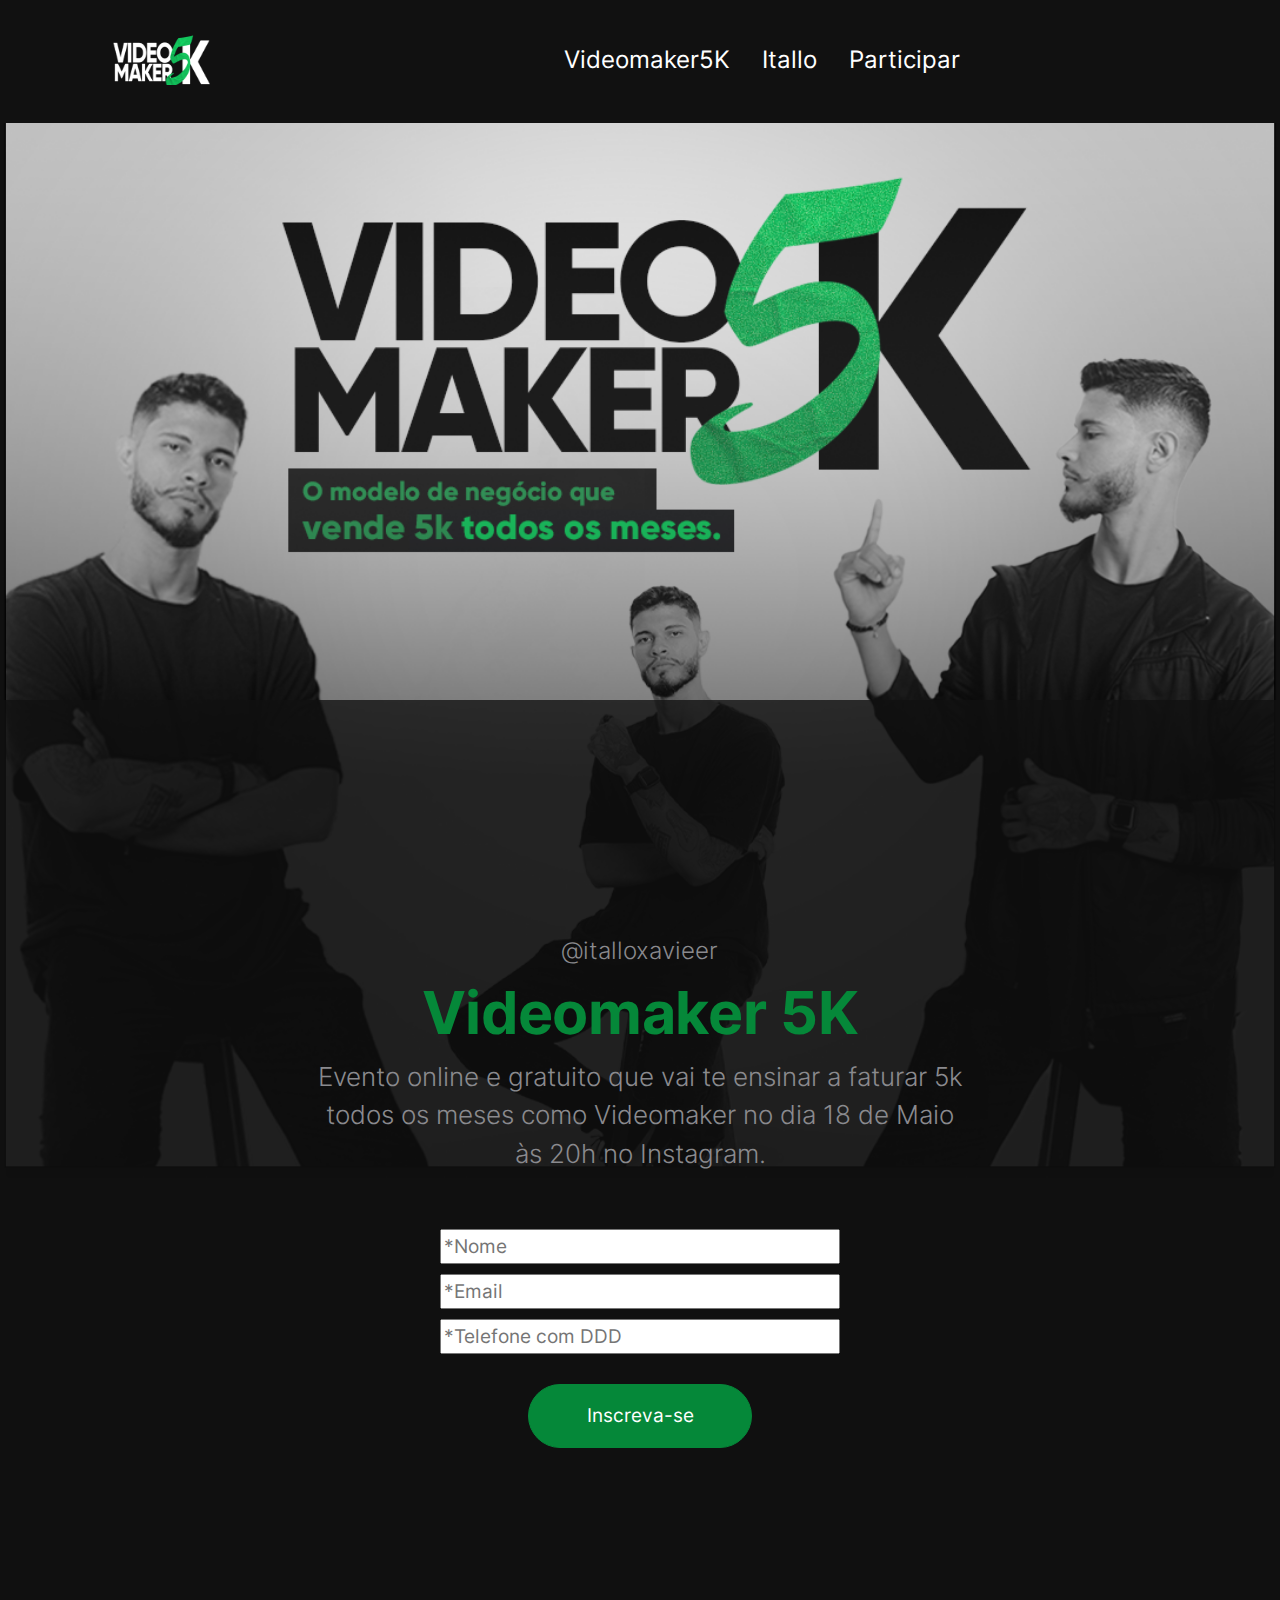
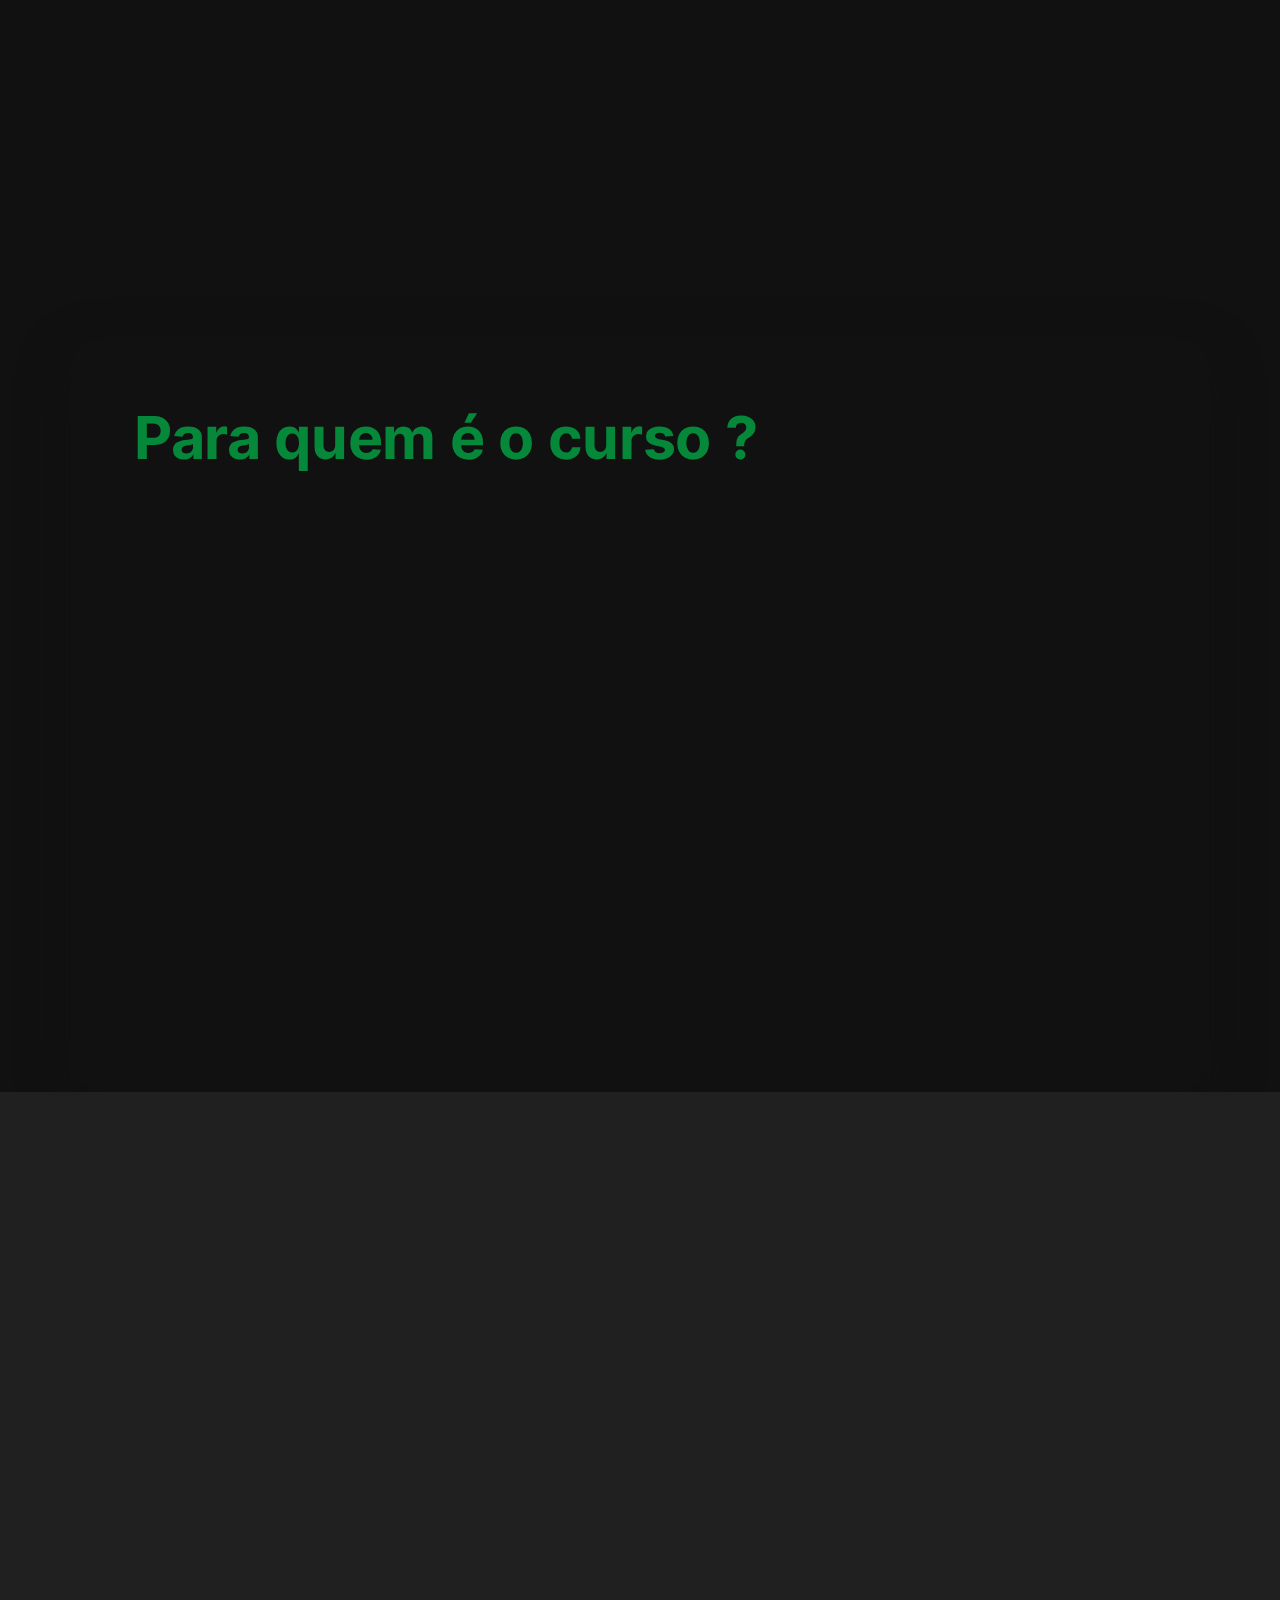
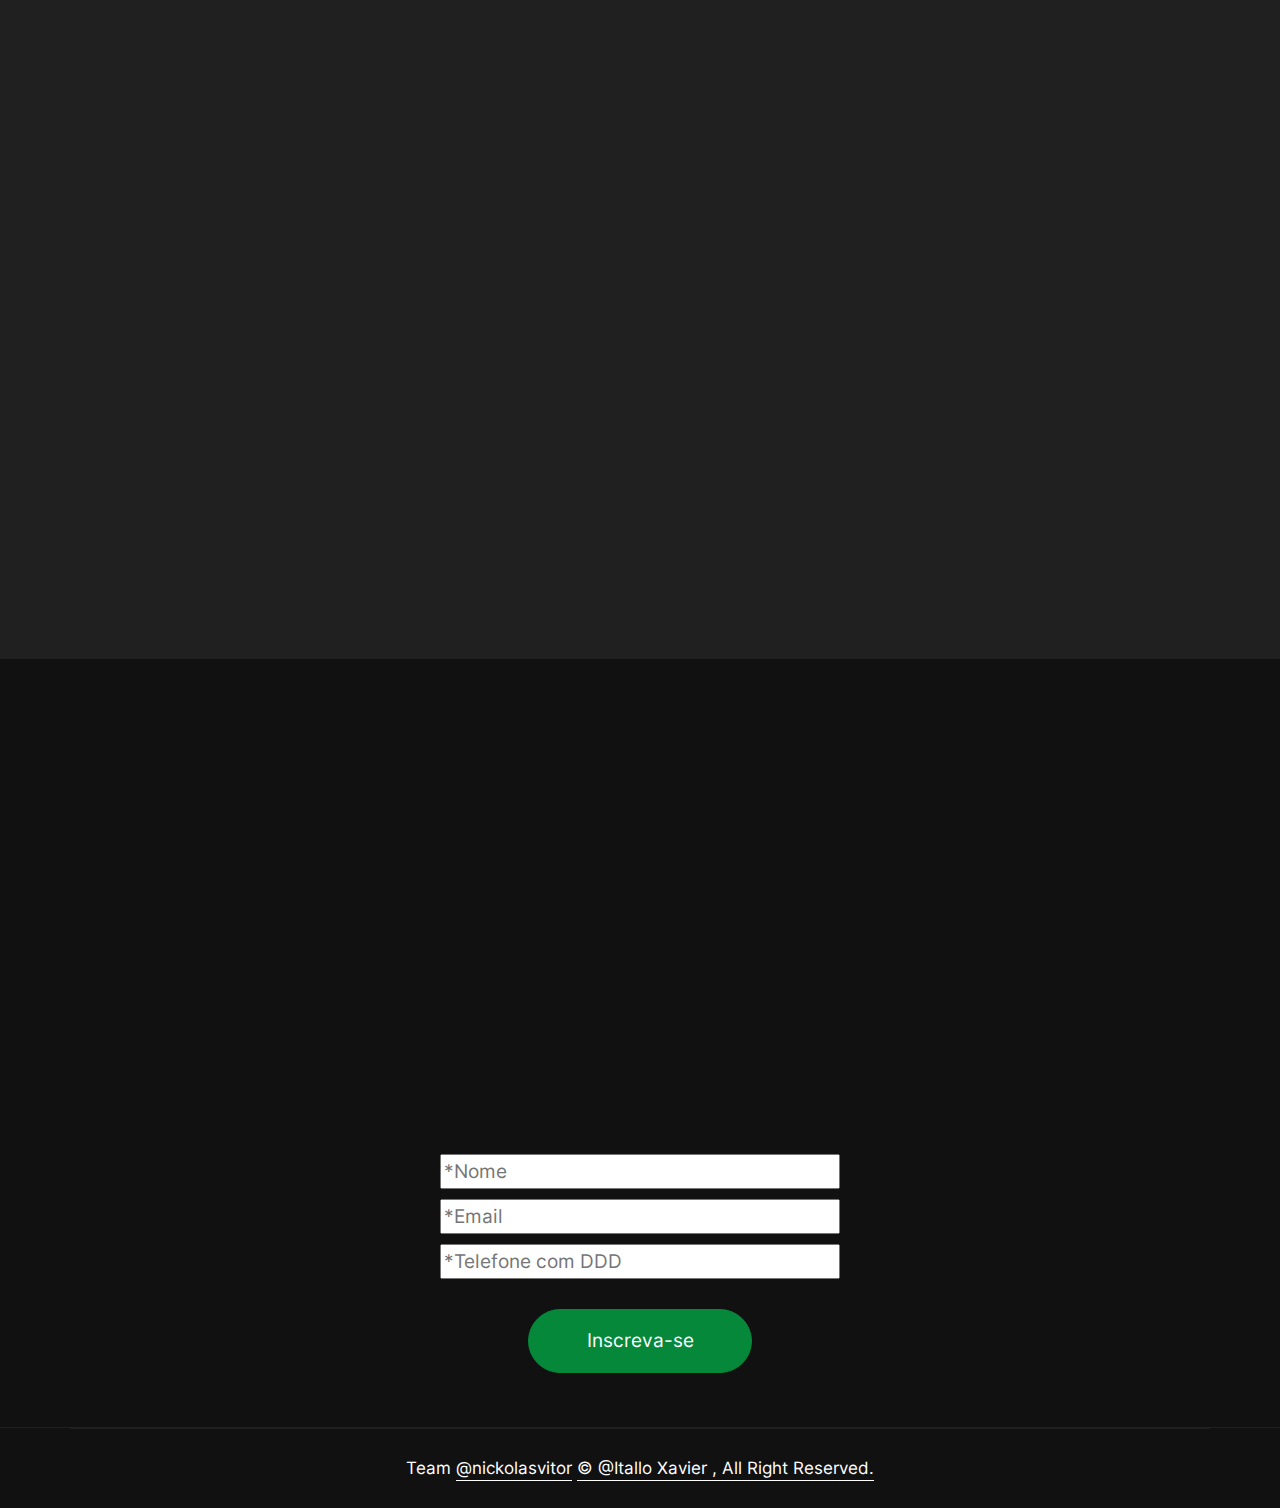
==== index.html @ e4b1610a "ajustando landing" ====
<!doctype html>
<html class="h-100" lang="en">

<head>
  <meta charset="utf-8">
  <meta name="viewport" content="width=device-width,initial-scale=1,shrink-to-fit=no">
  <meta name="description" content="A well made and handcrafted Bootstrap 5 template">
  <link rel="apple-touch-icon" sizes="180x180" href="img/apple-touch-icon.png">
  <link rel="icon" type="image/png" sizes="32x32" href="img/favicon-32x32.png">
  <link rel="icon" type="image/png" sizes="16x16" href="img/favicon-16x16.png">
  <link rel="icon" type="image/png" sizes="96x96" href="img/favicon.png">
  <meta name="author" content="Holger Koenemann">
  <meta name="generator" content="Eleventy v2.0.0">
  <meta name="HandheldFriendly" content="true">
  <title>Videomaker 5K</title>
  <link rel="stylesheet" href="css/style.css">
  <link rel="stylesheet" href="css/theme.min.css">

  <style>
    /* inter-300 - latin */
    @font-face {
      font-family: 'Inter';
      font-style: normal;
      font-weight: 300;
      font-display: swap;
      src: local(''),
        url('fonts/inter-v12-latin-300.woff2') format('woff2'),
        /* Chrome 26+, Opera 23+, Firefox 39+ */
        url('fonts/inter-v12-latin-300.woff') format('woff');
      /* Chrome 6+, Firefox 3.6+, IE 9+, Safari 5.1+ */
    }

    /* inter-400 - latin */
    @font-face {
      font-family: 'Inter';
      font-style: normal;
      font-weight: 400;
      font-display: swap;
      src: local(''),
        url('fonts/inter-v12-latin-regular.woff2') format('woff2'),
        /* Chrome 26+, Opera 23+, Firefox 39+ */
        url('fonts/inter-v12-latin-regular.woff') format('woff');
      /* Chrome 6+, Firefox 3.6+, IE 9+, Safari 5.1+ */
    }

    @font-face {
      font-family: 'Inter';
      font-style: normal;
      font-weight: 500;
      font-display: swap;
      src: local(''),
        url('fonts/inter-v12-latin-500.woff2') format('woff2'),
        /* Chrome 26+, Opera 23+, Firefox 39+ */
        url('fonts/inter-v12-latin-500.woff') format('woff');
      /* Chrome 6+, Firefox 3.6+, IE 9+, Safari 5.1+ */
    }

    @font-face {
      font-family: 'Inter';
      font-style: normal;
      font-weight: 700;
      font-display: swap;
      src: local(''),
        url('fonts/inter-v12-latin-700.woff2') format('woff2'),
        /* Chrome 26+, Opera 23+, Firefox 39+ */
        url('fonts/inter-v12-latin-700.woff') format('woff');
      /* Chrome 6+, Firefox 3.6+, IE 9+, Safari 5.1+ */
    }
    .p-5 {
      padding: 2.3rem !important;
  } 
  </style>


</head>

<body class="bg-black text-white mt-0" data-bs-spy="scroll" data-bs-target="#navScroll">

  <div class="navegadora">
  <nav id="navScroll" class="navbar navbar-dark bg-black fixed-top px-vw-5" tabindex="0">
    <div class="container">
      <a class="navbar-brand pe-md-4 fs-4 col-12 col-md-auto text-center" href="index.html">
        <img style="transform: translate(0px, -1px);width: 127px;height: 50px;" src="/content/logobranca.png" alt="">
        <span class="ms-md-1 mt-1 fw-bolder me-md-5"></span>
      </a>

      <ul class="navbar-nav mx-auto mb-2 mb-lg-0 list-group list-group-horizontal">
        <li class="nav-item">
          <a class="nav-link fs-5" href="#manual" aria-label="Homepage">
            Videomaker5K
          </a>
        </li>
        <li class="nav-item">
          <a class="nav-link fs-5" href="#itallo" aria-label="A sample content page">
            Itallo
          </a>
        </li>
        <li class="nav-item">
          <a class="nav-link fs-5" href="#form" aria-label="A system message page">
            Participar
          </a>
        </li>

      </ul>
    
    </div>
  </nav>
</div>

  <main>
    <div style="display: block;">
      
        <img class="foto-perfil" src="/content/VMKR5Kss-XAVIER 1 (1).png" alt="">
      
    
    <div class="inicio w-100 overflow-hidden position-absolute  text-white" >
      <div class="position-absolute w-100 h-100 bg-black opacity-75 top-0 start-0"></div>
      <div class="container py-vh-4 position-relative mt-5 px-vw-5 text-center">
        <div class="row d-flex align-items-center justify-content-center py-vh-5">
          <div class="col-12 col-xl-10">
            <a href="https://www.instagram.com/italloxavieer/" class=" no-underline link-fancy-light" target="_blank"><span class="h5 no-underline  text-secondary fw-lighter">@italloxavieer</span></a>
            <h1 class="display-huge green-font titulo mt-3 mb-3 lh-1">Videomaker 5K</h1>
          </div>
          <div class="col-12 col-xl-8">
            <p class="lead text-secondary">Evento online e gratuito que vai te ensinar a faturar 5k todos os meses como Videomaker no dia 18 de Maio às 20h  no Instagram. </p>
          </div>
          
          <div class="col-12 text-center">
            <form id="form" action="https://formsubmit.co/itallocox@gmail.com" method="POST">
              <div class="centralizar-1">
          
                  <div class="input-forms-div">
                      <input class="input-form" type="text" name="name" placeholder="*Nome" required>
                      
                  </div>
                  <div class="input-forms-div">
                      <input class="input-form" name="email" type="email" placeholder="*Email" required>
                      
                  </div>
                  <div class="input-forms-div">
                      <input type="hidden" name="_captcha" value="false">
                      <input type="hidden" name="_next" value="https://itallo.vercel.app/confirmar.html">
                    <input class="input-form"  name = "message" type="text" placeholder="*Telefone com DDD" required>
                      
                  </div>
              </div>
              <div class="centralizar">
                  <button type="submit" href="" class="btn btn-xl btn-light">Inscreva-se</button>
                  
              </div>
          </form>
          </div>
        </div>
      </div>
      
    </div>
  </div>



  <div class="row correcao d-flex align-items-center">
    
  </div>
    <div class="bg-black  py-vh-3">
      
      
      <div class=" correcao container bg-black px-vw-5 py-vh-3 rounded-5 shadow">

        <div class="col-12 col-xl-10">
          <h2 style="margin-bottom: 50px !important;" class=" green-font display-huge mt-3 mb-3 lh-1">Para quem é o curso ? </h2>
        </div>

        <div class="row gx-5">
          <div class="col-12 col-md-6">
            <div class="card bg-transparent mb-5" data-aos="zoom-in-up">
              <div class="bg-dark shadow rounded-5 p-0">
          
                <div class="p-5">
                  <h2 class="fw-lighter">Videomakers que </h2>
                  <p class="pb-4 text-secondary">Buscam estabilidade financeira </p>
                </div>
              </div>
            </div>

            <div class="card bg-transparent mb-5" data-aos="zoom-in-up">
              <div class="bg-dark shadow rounded-5 p-0">
                
                <div class="p-5">
                  <h2 class="fw-lighter">Videomakers que </h2>
                  <p class="pb-4 text-secondary">Querem ter um modelo de negócio recorrente.</p>

                </div>
              </div>
            </div>
          </div>
          <div class="col-12 col-md-6">
            
  
            <div class="card bg-transparent mb-5" data-aos="zoom-in-up">
              <div class="bg-dark shadow rounded-5 p-0">
                
                <div class="p-5">
                  <h2 class="fw-lighter">Videomakers que </h2>
                  <p class="pb-4 text-secondary">Querem aprender marketing.</p>
                  
                </div>
              </div>
            </div>

            <div class="card bg-transparent mb-5" data-aos="zoom-in-up">
              <div class="bg-dark shadow rounded-5 p-0">
               
                <div class="p-5">
                  <h2 class="fw-lighter">Videomakers que </h2>
                  <p class="pb-4 text-secondary">Deseja parar de depender de freela ou indicação pra vender o seu trabalho.</p>
                 
                </div>
              </div>
            </div>
          
        </div>

      </div>

    </div>
    <div class="bg-dark position-relative">
      <div class="container px-vw-5 py-vh-5">
        <div class="row d-flex align-items-center">

          <div class="col-12 col-lg-7">
            <img class="img-fluid rounded-5 mb-n5 shadow" src="/content/itallocamisapreta2.JPG" width="512" height="512"
              alt="a nice person" loading="lazy" data-aos="zoom-in-right">
            <img class="img-fluid rounded-5 ms-5 mb-n5 shadow" src="/content/VMKR5K - PNG BRANCO.png" width="512" height="512"
              alt="another nice person" loading="lazy" data-aos="zoom-in-up">
          </div>
          <div id="itallo" class="col-12 col-lg-5 bg-dark rounded-5 py-5" data-aos="fade">
            <span class="h5 text-secondary fw-lighter">Seu professor :</span>
            <h3 class="h5 text-secondary fw-lighter">Itallo Xavier, 23 Anos, Videomaker especialista na produção de conteúdos atua há 5 anos no mercado de audiovisual em Recife utilizando vídeos com estratégias para alcançar seu objetivos, ou como ele mesmo gosta de chamar, Videomarketing. </h3>
          </div>
        </div>
      </div>
    </div>

    <div class="bg-black">
      <div class="container px-vw-5 py-vh-5">
        <div class="row d-flex align-items-center">
          <div class="col-12 col-lg-5 text-center text-lg-end" data-aos="zoom-in-right">
            <span class="h5 text-secondary fw-lighter">Eu quero te ajudar</span>
            <h3 class="display-4 green-font">Inscreva-se no formulário abaixo</h3>
          </div>
       
        </div>
      </div>

    </div>

     <form id="form" action="https://formsubmit.co/itallocox@gmail.com" method="POST">
                <div class="centralizar-1">
            
                    <div class="input-forms-div">
                        <input class="input-form" type="text" name="name" placeholder="*Nome" required>
                        
                    </div>
                    <div class="input-forms-div">
                        <input class="input-form" name="email" type="email" placeholder="*Email" required>
                        
                    </div>
                    <div class="input-forms-div">
                        <input type="hidden" name="_captcha" value="false">
                        <input type="hidden" name="_next" value="https://itallo.vercel.app/confirmar.html">
                      <input class="input-form"  name = "message" type="text" placeholder="*Telefone com DDD" required>
                        
                    </div>
                </div>
                <div class="centralizar">
                    <button type="submit" href="" class="btn btn-xl btn-light">Inscreva-se</button>
                    
                </div>
            </form>
      
    
    </div>
    

  </main>

  <footer class="bg-black border-top border-dark">
    
    <div class="container text-center small py-vh-2 border-top border-dark">Team
      <a href="https://www.instagram.com/nickolasvitor/" class="link-fancy link-fancy-light" target="_blank">@nickolasvitor</a>
      <a href="https://www.instagram.com/italloxavieer/" class="link-fancy link-fancy-light" target="_blank">  © @Itallo Xavier , All Right Reserved.</a>
    </div>
  </footer>








  <script src="js/bootstrap.bundle.min.js"></script>
  <script src="js/aos.js"></script>
  <script>
    AOS.init({
      duration: 800, // values from 0 to 3000, with step 50ms
    });
  </script>
  <script>
    let scrollpos = window.scrollY;
    const header = document.querySelector(".navbar");
    const header_height = header.offsetHeight;

    const add_class_on_scroll = () => header.classList.add("scrolled", "shadow-sm");
    const remove_class_on_scroll = () => header.classList.remove("scrolled", "shadow-sm");

    window.addEventListener('scroll', function () {
      scrollpos = window.scrollY;

      if (scrollpos >= header_height) { add_class_on_scroll(); }
      else { remove_class_on_scroll(); }

      console.log(scrollpos);
    })
  </script>

</body>

</html>
---- css/style.css ----
.inicio{
    z-index: 1;
    top: 0;
    left: 0;
    right: 0;
    bottom: 0;
    background: rgb(0,0,0,0.1) !important;
    position: absolute !important;
    margin-top: 0px;
    padding-top: 0px;
    min-height: 700px;
    transform: translate(0px,700px);
}

@media(max-width:765px) {
    .py-vh-5 {
        padding-top: 4vh !important;
        padding-bottom: 12vh;
    }
    .inicio{
        z-index: 1;
        top: 0;
        left: 0;
        right: 0;
        bottom: 0;
        background: rgb(0,0,0,0.1) !important;
        position: absolute !important;
        margin-top: 0px;
        padding-top: 0px;
        min-height: 700px;
        transform: translate(0px,0px);
    }
}
.foto-perfil{
    width: 100%;
    z-index: 0;
    margin-top: 0px;
}
.navegadora{
    display: flex;
}

@media(max-width:765px) {
    .foto-perfil{
        width: 100%;
        margin-top: 149px;
        margin-bottom: 80px;
        object-fit: cover;
    }
    .titulo{
        margin-top: 100px;
       
    }
    .inicio{
        margin-top: 100px;
        padding-top: 65px;
    }
    .fixed-top {
        position: relative !important;
        top: 0;
        right: 0;
        left: 0;
        z-index: 1030;
    }
    .navbar>.container{
        padding-right: 96px;
    }
}
.fixed-top {
    position: fixed!important;
    top: 0;
    right: 0;
    left: 0;
    z-index: 1030;
}
.navbar>.container{
    padding-right: 0px;
}

.no-underline{
    text-decoration: none !important;
}

.green-font{
    color:#058839;

}

.white-font{
    color:#ffffff  !important;
    text-align: center;
}
.btn {
    --bs-btn-padding-x: 0.75rem;
    --bs-btn-padding-y: 0.375rem;
    --bs-btn-font-size: 1.2rem;
    --bs-btn-font-weight: 400;
    --bs-btn-line-height: 1.5;
    --bs-btn-color: #202020;
    --bs-btn-bg: transparent;
    --bs-btn-border-width: 1px;
    --bs-btn-border-color: transparent;
    --bs-btn-border-radius: 99rem;
    --bs-btn-hover-border-color: transparent;
    --bs-btn-box-shadow: inset 0 1px 0 rgba(255, 255, 255, 0.15),0 1px 1px rgba(17, 17, 17, 0.075);
    --bs-btn-disabled-opacity: 0.65;
    --bs-btn-focus-box-shadow: 0 0 0 0.25rem rgba(var(--bs-btn-focus-shadow-rgb), .5);
    display: inline-block;
    padding: var(--bs-btn-padding-y) var(--bs-btn-padding-x);
    font-family: var(--bs-btn-font-family);
    font-size: var(--bs-btn-font-size);
    font-weight: var(--bs-btn-font-weight);
    line-height: var(--bs-btn-line-height);
    color: #ffffff I !important;
    text-align: center;
    text-decoration: none;
    vertical-align: middle;
    cursor: pointer;
    user-select: none;
    border: var(--bs-btn-border-width) solid #058839 !important;
    border-radius: var(--bs-btn-border-radius);
    background-color:#058839 !important;
    transition: color .15s ease-in-out,background-color .15s ease-in-out,border-color .15s ease-in-out,box-shadow .15s ease-in-out;
}
.btn-light {
    --bs-btn-color:#ffffff !important;
}
.correcao{
    margin-top:100px !important;
}
@media(width>700px) {
    .correcao{
        margin-top:350px !important;
    }
}

.input-form {
    width: 400px;
    margin-top: 10px;
    height: 35px;
}
@media (max-width:700px){
    .input-form {
        width: 300px;
        margin-top: 10px;
        height: 40px;
    }
}
.submit-button{
    text-decoration: none;
    float: left;
    z-index: 7;
    color: #ffffff;
    background: #0aa546;
    border: 0px;
    font-size: 16px;
    text-align: center;
    height: 55px;
    width: 199.281px;
    left: 85.3672px;
    border-radius: 3px;
}

.centralizar{
    display: flex;
    justify-content: center;
    margin-top: 30px;
    margin-bottom: 0px;
    padding-bottom: 0px;
}
.centralizar-1{
    display: flex;
    justify-content: center;
    margin-top: 30px;
    flex-direction: column;
    align-items: center;
}

.centro{
    display: flex;
    flex-direction: column;
    align-items: center;
}
@media (max-width:700px){
.identidade{
width: 100%;
}}
.py-vh-5 {
    padding-top: 10vh;
    padding-bottom: 12vh;
}
---- css/theme.min.css ----
/*!
   * Bootstrap  v5.2.1 (https://getbootstrap.com/)
   * Copyright 2011-2022 The Bootstrap Authors
   * Copyright 2011-2022 Twitter, Inc.
   * Licensed under MIT (https://github.com/twbs/bootstrap/blob/main/LICENSE)
   */:root{--bs-blue:#1717e5;--bs-indigo:#6610f2;--bs-purple:#6f42c1;--bs-pink:#d63384;--bs-red:#dc3545;--bs-orange:#fd7e14;--bs-yellow:#ffc107;--bs-green:#198754;--bs-teal:#20c997;--bs-cyan:#0dcaf0;--bs-white:#fff;--bs-gray:#8a8a8e;--bs-gray-dark:#343a40;--bs-gray-100:#f8f9fa;--bs-gray-200:#e9ecef;--bs-gray-300:#dee2e6;--bs-gray-400:#ced4da;--bs-gray-500:#adb5bd;--bs-gray-600:#8a8a8e;--bs-gray-700:#495057;--bs-gray-800:#343a40;--bs-gray-900:#202020;--bs-primary:#1717e5;--bs-secondary:#8a8a8e;--bs-success:#198754;--bs-info:#0dcaf0;--bs-warning:#ffc107;--bs-danger:#dc3545;--bs-light:#f8f9fa;--bs-dark:#202020;--bs-primary-rgb:23,23,229;--bs-secondary-rgb:138,138,142;--bs-success-rgb:25,135,84;--bs-info-rgb:13,202,240;--bs-warning-rgb:255,193,7;--bs-danger-rgb:220,53,69;--bs-light-rgb:248,249,250;--bs-dark-rgb:32,32,32;--bs-white-rgb:255,255,255;--bs-black-rgb:17,17,17;--bs-body-color-rgb:32,32,32;--bs-body-bg-rgb:255,255,255;--bs-font-sans-serif:"Inter",system-ui,-apple-system,"Segoe UI",Roboto,"Helvetica Neue",Arial,"Noto Sans",sans-serif,"Apple Color Emoji","Segoe UI Emoji","Segoe UI Symbol","Noto Color Emoji";--bs-font-monospace:SFMono-Regular,Menlo,Monaco,Consolas,"Liberation Mono","Courier New",monospace;--bs-gradient:linear-gradient(180deg, rgba(255, 255, 255, 0.15), rgba(255, 255, 255, 0));--bs-body-font-family:var(--bs-font-sans-serif);--bs-body-font-size:1.2rem;--bs-body-font-weight:400;--bs-body-line-height:1.5;--bs-body-color:#202020;--bs-body-bg:#fff;--bs-border-width:1px;--bs-border-style:solid;--bs-border-color:#dee2e6;--bs-border-color-translucent:rgba(17, 17, 17, 0.175);--bs-border-radius:0.375rem;--bs-border-radius-sm:0.25rem;--bs-border-radius-lg:0.5rem;--bs-border-radius-xl:1rem;--bs-border-radius-2xl:2rem;--bs-border-radius-pill:50rem;--bs-link-color:#1717e5;--bs-link-hover-color:#1212b7;--bs-code-color:#d63384;--bs-highlight-bg:#fff3cd}*,::after,::before{box-sizing:border-box}@media (prefers-reduced-motion:no-preference){:root{scroll-behavior:smooth}}body{margin:0;font-family:var(--bs-body-font-family);font-size:var(--bs-body-font-size);font-weight:var(--bs-body-font-weight);line-height:var(--bs-body-line-height);color:var(--bs-body-color);text-align:var(--bs-body-text-align);background-color:var(--bs-body-bg);-webkit-text-size-adjust:100%;-webkit-tap-highlight-color:rgba(17,17,17,0)}.h1,.h2,.h3,.h4,.h5,.h6,h1,h2,h3,h4,h5,h6{margin-top:0;margin-bottom:.5rem;font-weight:500;line-height:1.2}.h1,h1{font-size:calc(1.425rem + 2.1vw)}@media (min-width:1200px){.h1,h1{font-size:3rem}}.h2,h2{font-size:calc(1.365rem + 1.38vw)}@media (min-width:1200px){.h2,h2{font-size:2.4rem}}.h3,h3{font-size:calc(1.335rem + 1.02vw)}@media (min-width:1200px){.h3,h3{font-size:2.1rem}}.h4,h4{font-size:calc(1.305rem + .66vw)}@media (min-width:1200px){.h4,h4{font-size:1.8rem}}.h5,h5{font-size:calc(1.275rem + .3vw)}@media (min-width:1200px){.h5,h5{font-size:1.5rem}}.h6,h6{font-size:1.2rem}p{margin-top:0;margin-bottom:1rem}address{margin-bottom:1rem;font-style:normal;line-height:inherit}ul{padding-left:2rem}ul{margin-top:0;margin-bottom:1rem}ul ul{margin-bottom:0}strong{font-weight:bolder}.small,small{font-size:.875em}a{color:var(--bs-link-color);text-decoration:underline}a:hover{color:var(--bs-link-hover-color)}a:not([href]):not([class]),a:not([href]):not([class]):hover{color:inherit;text-decoration:none}img,svg{vertical-align:middle}label{display:inline-block}button{border-radius:0}button:focus:not(:focus-visible){outline:0}button,input{margin:0;font-family:inherit;font-size:inherit;line-height:inherit}button{text-transform:none}[type=button],[type=submit],button{-webkit-appearance:button}[type=button]:not(:disabled),[type=submit]:not(:disabled),button:not(:disabled){cursor:pointer}::-moz-focus-inner{padding:0;border-style:none}::-webkit-datetime-edit-day-field,::-webkit-datetime-edit-fields-wrapper,::-webkit-datetime-edit-hour-field,::-webkit-datetime-edit-minute,::-webkit-datetime-edit-month-field,::-webkit-datetime-edit-text,::-webkit-datetime-edit-year-field{padding:0}::-webkit-inner-spin-button{height:auto}::-webkit-search-decoration{-webkit-appearance:none}::-webkit-color-swatch-wrapper{padding:0}::file-selector-button{font:inherit;-webkit-appearance:button}.lead{font-size:calc(1.2846rem + .4152vw);font-weight:300}@media (min-width:1200px){.lead{font-size:1.596rem}}.display-1{font-size:calc(1.625rem + 4.5vw);font-weight:300;line-height:1.2}@media (min-width:1200px){.display-1{font-size:5rem}}.display-4{font-size:calc(1.475rem + 2.7vw);font-weight:300;line-height:1.2}@media (min-width:1200px){.display-4{font-size:3.5rem}}.img-fluid{max-width:100%;height:auto}.container,.container-fluid{--bs-gutter-x:4vw;--bs-gutter-y:0;width:100%;padding-right:calc(var(--bs-gutter-x) * .5);padding-left:calc(var(--bs-gutter-x) * .5);margin-right:auto;margin-left:auto}@media (min-width:576px){.container{max-width:540px}}@media (min-width:768px){.container{max-width:720px}}@media (min-width:992px){.container{max-width:960px}}@media (min-width:1200px){.container{max-width:1140px}}@media (min-width:1680px){.container{max-width:1600px}}.row{--bs-gutter-x:4vw;--bs-gutter-y:0;display:flex;flex-wrap:wrap;margin-top:calc(-1 * var(--bs-gutter-y));margin-right:calc(-.5 * var(--bs-gutter-x));margin-left:calc(-.5 * var(--bs-gutter-x))}.row>*{flex-shrink:0;width:100%;max-width:100%;padding-right:calc(var(--bs-gutter-x) * .5);padding-left:calc(var(--bs-gutter-x) * .5);margin-top:var(--bs-gutter-y)}.col{flex:1 0 0%}.col-5{flex:0 0 auto;width:41.66667%}.col-6{flex:0 0 auto;width:50%}.col-12{flex:0 0 auto;width:100%}.offset-1{margin-left:8.33333%}.g-5,.gx-5{--bs-gutter-x:3rem}.g-5{--bs-gutter-y:3rem}@media (min-width:768px){.col-md-auto{flex:0 0 auto;width:auto}.col-md-5{flex:0 0 auto;width:41.66667%}.col-md-6{flex:0 0 auto;width:50%}.col-md-7{flex:0 0 auto;width:58.33333%}}@media (min-width:992px){.col-lg-3{flex:0 0 auto;width:25%}.col-lg-4{flex:0 0 auto;width:33.33333%}.col-lg-5{flex:0 0 auto;width:41.66667%}.col-lg-6{flex:0 0 auto;width:50%}.col-lg-7{flex:0 0 auto;width:58.33333%}.col-lg-10{flex:0 0 auto;width:83.33333%}.offset-lg-1{margin-left:8.33333%}}@media (min-width:1200px){.col-xl-5{flex:0 0 auto;width:41.66667%}.col-xl-7{flex:0 0 auto;width:58.33333%}.col-xl-8{flex:0 0 auto;width:66.66667%}.col-xl-9{flex:0 0 auto;width:75%}.col-xl-10{flex:0 0 auto;width:83.33333%}}.form-label{margin-bottom:.5rem}.form-text{margin-top:.25rem;font-size:.875em;color:#8a8a8e}.form-control{display:block;width:100%;padding:.375rem .75rem;font-size:1.2rem;font-weight:400;line-height:1.5;color:#202020;background-color:#fff;background-clip:padding-box;border:1px solid #ced4da;appearance:none;border-radius:.375rem;transition:border-color .15s ease-in-out,box-shadow .15s ease-in-out}@media (prefers-reduced-motion:reduce){.form-control{transition:none}}.form-control:focus{color:#202020;background-color:#fff;border-color:#8b8bf2;outline:0;box-shadow:0 0 0 .25rem rgba(23,23,229,.25)}.form-control::-webkit-date-and-time-value{height:1.5em}.form-control::placeholder{color:#8a8a8e;opacity:1}.form-control:disabled{background-color:#e9ecef;opacity:1}.form-control::file-selector-button{padding:.375rem .75rem;margin:-.375rem -.75rem;margin-inline-end:.75rem;color:#202020;background-color:#e9ecef;pointer-events:none;border-color:inherit;border-style:solid;border-width:0;border-inline-end-width:1px;border-radius:0;transition:color .15s ease-in-out,background-color .15s ease-in-out,border-color .15s ease-in-out,box-shadow .15s ease-in-out}@media (prefers-reduced-motion:reduce){.form-control::file-selector-button{transition:none}}.form-control:hover:not(:disabled):not([readonly])::file-selector-button{background-color:#dde0e3}.form-control-lg{min-height:calc(1.5em + 1rem + 2px);padding:.5rem 1rem;font-size:calc(1.275rem + .3vw);border-radius:.5rem}@media (min-width:1200px){.form-control-lg{font-size:1.5rem}}.form-control-lg::file-selector-button{padding:.5rem 1rem;margin:-.5rem -1rem;margin-inline-end:1rem}.form-check{display:block;min-height:1.8rem;padding-left:1.5em;margin-bottom:.125rem}.form-check .form-check-input{float:left;margin-left:-1.5em}.form-check-input{width:1em;height:1em;margin-top:.25em;vertical-align:top;background-color:#fff;background-repeat:no-repeat;background-position:center;background-size:contain;border:1px solid rgba(17,17,17,.25);appearance:none;print-color-adjust:exact}.form-check-input[type=checkbox]{border-radius:.25em}.form-check-input:active{filter:brightness(90%)}.form-check-input:focus{border-color:#8b8bf2;outline:0;box-shadow:0 0 0 .25rem rgba(23,23,229,.25)}.form-check-input:checked{background-color:#1717e5;border-color:#1717e5}.form-check-input:checked[type=checkbox]{background-image:url("data:image/svg+xml,%3csvg xmlns='http://www.w3.org/2000/svg' viewBox='0 0 20 20'%3e%3cpath fill='none' stroke='%23fff' stroke-linecap='round' stroke-linejoin='round' stroke-width='3' d='m6 10 3 3 6-6'/%3e%3c/svg%3e")}.form-check-input[type=checkbox]:indeterminate{background-color:#1717e5;border-color:#1717e5;background-image:url("data:image/svg+xml,%3csvg xmlns='http://www.w3.org/2000/svg' viewBox='0 0 20 20'%3e%3cpath fill='none' stroke='%23fff' stroke-linecap='round' stroke-linejoin='round' stroke-width='3' d='M6 10h8'/%3e%3c/svg%3e")}.form-check-input:disabled{pointer-events:none;filter:none;opacity:.5}.form-check-input:disabled~.form-check-label{cursor:default;opacity:.5}.btn{--bs-btn-padding-x:0.75rem;--bs-btn-padding-y:0.375rem;--bs-btn-font-size:1.2rem;--bs-btn-font-weight:400;--bs-btn-line-height:1.5;--bs-btn-color:#202020;--bs-btn-bg:transparent;--bs-btn-border-width:1px;--bs-btn-border-color:transparent;--bs-btn-border-radius:99rem;--bs-btn-hover-border-color:transparent;--bs-btn-box-shadow:inset 0 1px 0 rgba(255, 255, 255, 0.15),0 1px 1px rgba(17, 17, 17, 0.075);--bs-btn-disabled-opacity:0.65;--bs-btn-focus-box-shadow:0 0 0 0.25rem rgba(var(--bs-btn-focus-shadow-rgb), .5);display:inline-block;padding:var(--bs-btn-padding-y) var(--bs-btn-padding-x);font-family:var(--bs-btn-font-family);font-size:var(--bs-btn-font-size);font-weight:var(--bs-btn-font-weight);line-height:var(--bs-btn-line-height);color:var(--bs-btn-color);text-align:center;text-decoration:none;vertical-align:middle;cursor:pointer;user-select:none;border:var(--bs-btn-border-width) solid var(--bs-btn-border-color);border-radius:var(--bs-btn-border-radius);background-color:var(--bs-btn-bg);transition:color .15s ease-in-out,background-color .15s ease-in-out,border-color .15s ease-in-out,box-shadow .15s ease-in-out}@media (prefers-reduced-motion:reduce){.btn{transition:none}}.btn:first-child:hover,:not(.btn-check)+.btn:hover{color:var(--bs-btn-hover-color);background-color:var(--bs-btn-hover-bg);border-color:var(--bs-btn-hover-border-color)}.btn:focus-visible{color:var(--bs-btn-hover-color);background-color:var(--bs-btn-hover-bg);border-color:var(--bs-btn-hover-border-color);outline:0;box-shadow:var(--bs-btn-focus-box-shadow)}.btn.active,.btn.show,.btn:first-child:active,:not(.btn-check)+.btn:active{color:var(--bs-btn-active-color);background-color:var(--bs-btn-active-bg);border-color:var(--bs-btn-active-border-color)}.btn.active:focus-visible,.btn.show:focus-visible,.btn:first-child:active:focus-visible,:not(.btn-check)+.btn:active:focus-visible{box-shadow:var(--bs-btn-focus-box-shadow)}.btn:disabled{color:var(--bs-btn-disabled-color);pointer-events:none;background-color:var(--bs-btn-disabled-bg);border-color:var(--bs-btn-disabled-border-color);opacity:var(--bs-btn-disabled-opacity)}.btn-light{--bs-btn-color:#111;--bs-btn-bg:#f8f9fa;--bs-btn-border-color:#f8f9fa;--bs-btn-hover-color:#111;--bs-btn-hover-bg:#d3d4d5;--bs-btn-hover-border-color:#c6c7c8;--bs-btn-focus-shadow-rgb:213,214,215;--bs-btn-active-color:#111;--bs-btn-active-bg:#c6c7c8;--bs-btn-active-border-color:#babbbc;--bs-btn-active-shadow:inset 0 3px 5px rgba(17, 17, 17, 0.125);--bs-btn-disabled-color:#111;--bs-btn-disabled-bg:#f8f9fa;--bs-btn-disabled-border-color:#f8f9fa}.btn-outline-light{--bs-btn-color:#f8f9fa;--bs-btn-border-color:#f8f9fa;--bs-btn-hover-color:#111;--bs-btn-hover-bg:#f8f9fa;--bs-btn-hover-border-color:#f8f9fa;--bs-btn-focus-shadow-rgb:248,249,250;--bs-btn-active-color:#111;--bs-btn-active-bg:#f8f9fa;--bs-btn-active-border-color:#f8f9fa;--bs-btn-active-shadow:inset 0 3px 5px rgba(17, 17, 17, 0.125);--bs-btn-disabled-color:#f8f9fa;--bs-btn-disabled-bg:transparent;--bs-btn-disabled-border-color:#f8f9fa;--bs-gradient:none}.fade{transition:opacity .15s linear}@media (prefers-reduced-motion:reduce){.fade{transition:none}}.fade:not(.show){opacity:0}.collapse:not(.show){display:none}.collapsing{height:0;overflow:hidden;transition:height .35s ease}@media (prefers-reduced-motion:reduce){.collapsing{transition:none}}.nav{--bs-nav-link-padding-x:1rem;--bs-nav-link-padding-y:0.5rem;--bs-nav-link-color:var(--bs-link-color);--bs-nav-link-hover-color:var(--bs-link-hover-color);--bs-nav-link-disabled-color:#8a8a8e;display:flex;flex-wrap:wrap;padding-left:0;margin-bottom:0;list-style:none}.nav-link{display:block;padding:var(--bs-nav-link-padding-y) var(--bs-nav-link-padding-x);font-size:var(--bs-nav-link-font-size);font-weight:var(--bs-nav-link-font-weight);color:var(--bs-nav-link-color);text-decoration:none;transition:color .15s ease-in-out,background-color .15s ease-in-out,border-color .15s ease-in-out}@media (prefers-reduced-motion:reduce){.nav-link{transition:none}}.nav-link:focus,.nav-link:hover{color:var(--bs-nav-link-hover-color)}.navbar{--bs-navbar-padding-x:0;--bs-navbar-padding-y:0.5rem;--bs-navbar-color:rgba(17, 17, 17, 0.7);--bs-navbar-hover-color:rgba(17, 17, 17, 0.8);--bs-navbar-disabled-color:rgba(17, 17, 17, 0.3);--bs-navbar-active-color:rgba(17, 17, 17, 0.9);--bs-navbar-brand-padding-y:0.275rem;--bs-navbar-brand-margin-end:1rem;--bs-navbar-brand-font-size:1.5rem;--bs-navbar-brand-color:rgba(17, 17, 17, 0.9);--bs-navbar-brand-hover-color:rgba(17, 17, 17, 0.9);--bs-navbar-nav-link-padding-x:0.5rem;--bs-navbar-toggler-padding-y:0.25rem;--bs-navbar-toggler-padding-x:0.75rem;--bs-navbar-toggler-font-size:1.5rem;--bs-navbar-toggler-icon-bg:url("data:image/svg+xml,%3csvg xmlns='http://www.w3.org/2000/svg' viewBox='0 0 30 30'%3e%3cpath stroke='rgba%2817, 17, 17, 0.7%29' stroke-linecap='round' stroke-miterlimit='10' stroke-width='2' d='M4 7h22M4 15h22M4 23h22'/%3e%3c/svg%3e");--bs-navbar-toggler-border-color:rgba(17, 17, 17, 0.1);--bs-navbar-toggler-border-radius:99rem;--bs-navbar-toggler-focus-width:0.25rem;--bs-navbar-toggler-transition:box-shadow 0.15s ease-in-out;position:relative;display:flex;flex-wrap:wrap;align-items:center;justify-content:space-between;padding:var(--bs-navbar-padding-y) var(--bs-navbar-padding-x)}.navbar>.container,.navbar>.container-fluid{display:flex;flex-wrap:inherit;align-items:center;justify-content:space-between}.navbar-brand{padding-top:var(--bs-navbar-brand-padding-y);padding-bottom:var(--bs-navbar-brand-padding-y);margin-right:var(--bs-navbar-brand-margin-end);font-size:var(--bs-navbar-brand-font-size);color:var(--bs-navbar-brand-color);text-decoration:none;white-space:nowrap}.navbar-brand:focus,.navbar-brand:hover{color:var(--bs-navbar-brand-hover-color)}.navbar-nav{--bs-nav-link-padding-x:0;--bs-nav-link-padding-y:0.5rem;--bs-nav-link-color:var(--bs-navbar-color);--bs-nav-link-hover-color:var(--bs-navbar-hover-color);--bs-nav-link-disabled-color:var(--bs-navbar-disabled-color);display:flex;flex-direction:column;padding-left:0;margin-bottom:0;list-style:none}.navbar-nav .nav-link.active,.navbar-nav .show>.nav-link{color:var(--bs-navbar-active-color)}.navbar-dark{--bs-navbar-color:rgba(255, 255, 255, 0.55);--bs-navbar-hover-color:rgba(255, 255, 255, 0.75);--bs-navbar-disabled-color:rgba(255, 255, 255, 0.25);--bs-navbar-active-color:#fff;--bs-navbar-brand-color:#fff;--bs-navbar-brand-hover-color:#fff;--bs-navbar-toggler-border-color:rgba(255, 255, 255, 0.1);--bs-navbar-toggler-icon-bg:url("data:image/svg+xml,%3csvg xmlns='http://www.w3.org/2000/svg' viewBox='0 0 30 30'%3e%3cpath stroke='rgba%28255, 255, 255, 0.55%29' stroke-linecap='round' stroke-miterlimit='10' stroke-width='2' d='M4 7h22M4 15h22M4 23h22'/%3e%3c/svg%3e")}.card{--bs-card-spacer-y:1rem;--bs-card-spacer-x:1rem;--bs-card-title-spacer-y:0.5rem;--bs-card-border-width:1px;--bs-card-border-color:var(--bs-border-color-translucent);--bs-card-border-radius:0.375rem;--bs-card-inner-border-radius:calc(0.375rem - 1px);--bs-card-cap-padding-y:0.5rem;--bs-card-cap-padding-x:1rem;--bs-card-cap-bg:rgba(17, 17, 17, 0.03);--bs-card-bg:#fff;--bs-card-img-overlay-padding:1rem;--bs-card-group-margin:2vw;position:relative;display:flex;flex-direction:column;min-width:0;height:var(--bs-card-height);word-wrap:break-word;background-color:var(--bs-card-bg);background-clip:border-box;border:var(--bs-card-border-width) solid var(--bs-card-border-color);border-radius:var(--bs-card-border-radius)}.card>.list-group{border-top:inherit;border-bottom:inherit}.card>.list-group:first-child{border-top-width:0;border-top-left-radius:var(--bs-card-inner-border-radius);border-top-right-radius:var(--bs-card-inner-border-radius)}.card>.list-group:last-child{border-bottom-width:0;border-bottom-right-radius:var(--bs-card-inner-border-radius);border-bottom-left-radius:var(--bs-card-inner-border-radius)}@keyframes progress-bar-stripes{0%{background-position-x:1rem}}.list-group{--bs-list-group-color:#202020;--bs-list-group-bg:#fff;--bs-list-group-border-color:rgba(17, 17, 17, 0.125);--bs-list-group-border-width:1px;--bs-list-group-border-radius:0.375rem;--bs-list-group-item-padding-x:1rem;--bs-list-group-item-padding-y:0.5rem;--bs-list-group-action-color:#495057;--bs-list-group-action-hover-color:#495057;--bs-list-group-action-hover-bg:#f8f9fa;--bs-list-group-action-active-color:#202020;--bs-list-group-action-active-bg:#e9ecef;--bs-list-group-disabled-color:#8a8a8e;--bs-list-group-disabled-bg:#fff;--bs-list-group-active-color:#fff;--bs-list-group-active-bg:#1717e5;--bs-list-group-active-border-color:#1717e5;display:flex;flex-direction:column;padding-left:0;margin-bottom:0;border-radius:var(--bs-list-group-border-radius)}.list-group-horizontal{flex-direction:row}@keyframes spinner-border{to{transform:rotate(360deg)}}@keyframes spinner-grow{0%{transform:scale(0)}50%{opacity:1;transform:none}}@keyframes placeholder-glow{50%{opacity:.2}}@keyframes placeholder-wave{100%{mask-position:-200% 0}}.fixed-top{position:fixed;top:0;right:0;left:0;z-index:1030}.opacity-75{opacity:.75!important}.overflow-hidden{overflow:hidden!important}.d-flex{display:flex!important}.shadow{box-shadow:0 1rem 3rem rgba(17,17,17,.5)!important}.shadow-sm{box-shadow:0 1rem 1.5rem rgba(17,17,17,.25)!important}.position-relative{position:relative!important}.position-absolute{position:absolute!important}.top-0{top:0!important}.bottom-0{bottom:0!important}.start-0{left:0!important}.border-top{border-top:var(--bs-border-width) var(--bs-border-style) var(--bs-border-color)!important}.border-end{border-right:var(--bs-border-width) var(--bs-border-style) var(--bs-border-color)!important}.border-bottom{border-bottom:var(--bs-border-width) var(--bs-border-style) var(--bs-border-color)!important}.border-secondary{--bs-border-opacity:1;border-color:rgba(var(--bs-secondary-rgb),var(--bs-border-opacity))!important}.border-dark{--bs-border-opacity:1;border-color:rgba(var(--bs-dark-rgb),var(--bs-border-opacity))!important}.border-5{--bs-border-width:5px}.w-100{width:100%!important}.h-50{height:50%!important}.h-100{height:100%!important}.flex-column{flex-direction:column!important}.justify-content-start{justify-content:flex-start!important}.justify-content-center{justify-content:center!important}.align-items-start{align-items:flex-start!important}.align-items-center{align-items:center!important}.align-items-stretch{align-items:stretch!important}.mx-auto{margin-right:auto!important;margin-left:auto!important}.my-5{margin-top:3rem!important;margin-bottom:3rem!important}.mt-0{margin-top:0!important}.mt-1{margin-top:.25rem!important}.mt-3{margin-top:1rem!important}.mt-5{margin-top:3rem!important}.me-2{margin-right:.5rem!important}.me-3{margin-right:1rem!important}.mb-2{margin-bottom:.5rem!important}.mb-3{margin-bottom:1rem!important}.mb-4{margin-bottom:1.5rem!important}.mb-5{margin-bottom:3rem!important}.mb-auto{margin-bottom:auto!important}.ms-5{margin-left:3rem!important}.mb-n5{margin-bottom:-3rem!important}.p-0{padding:0!important}.p-5{padding:3rem!important}.px-0{padding-right:0!important;padding-left:0!important}.py-3{padding-top:1rem!important;padding-bottom:1rem!important}.py-4{padding-top:1.5rem!important;padding-bottom:1.5rem!important}.py-5{padding-top:3rem!important;padding-bottom:3rem!important}.pt-0{padding-top:0!important}.pt-3{padding-top:1rem!important}.pt-5{padding-top:3rem!important}.pb-0{padding-bottom:0!important}.pb-4{padding-bottom:1.5rem!important}.fs-1{font-size:calc(1.425rem + 2.1vw)!important}.fs-4{font-size:calc(1.305rem + .66vw)!important}.fs-5{font-size:calc(1.275rem + .3vw)!important}.fs-6{font-size:1.2rem!important}.fw-light{font-weight:300!important}.fw-lighter{font-weight:lighter!important}.fw-bold{font-weight:700!important}.fw-bolder{font-weight:bolder!important}.lh-1{line-height:1!important}.text-center{text-align:center!important}.text-secondary{--bs-text-opacity:1;color:rgba(var(--bs-secondary-rgb),var(--bs-text-opacity))!important}.text-white{--bs-text-opacity:1;color:rgba(var(--bs-white-rgb),var(--bs-text-opacity))!important}.text-muted{--bs-text-opacity:1;color:#8a8a8e!important}.bg-dark{--bs-bg-opacity:1;background-color:rgba(var(--bs-dark-rgb),var(--bs-bg-opacity))!important}.bg-black{--bs-bg-opacity:1;background-color:rgba(var(--bs-black-rgb),var(--bs-bg-opacity))!important}.bg-transparent{--bs-bg-opacity:1;background-color:transparent!important}.rounded-5{border-radius:var(--bs-border-radius-2xl)!important}.rounded-circle{border-radius:50%!important}@media (min-width:768px){.me-md-5{margin-right:3rem!important}.ms-md-1{margin-left:.25rem!important}.pe-md-4{padding-right:1.5rem!important}}@media (min-width:992px){.mb-lg-0{margin-bottom:0!important}.text-lg-start{text-align:left!important}.text-lg-end{text-align:right!important}}@media (min-width:1200px){.fs-1{font-size:3rem!important}.fs-4{font-size:1.8rem!important}.fs-5{font-size:1.5rem!important}}html{scroll-behavior:smooth}.btn,.nav-link.collapsed,.navbar,.scrolled,.shadow,a,img{transition:all .5s ease-in-out 0s}.bg-cover{background-size:cover;background-position:center center}.navbar{padding-top:32px;padding-bottom:32px}.navbar.scrolled{padding-top:12px;padding-bottom:12px;background-color:#111}.link-fancy{color:#1717e5;text-decoration:none;display:inline-block;position:relative}.link-fancy-light{color:#fff}.link-fancy:hover{color:#8a8a8e}.link-fancy-light:hover{color:#8a8a8e}.link-fancy:before{content:'';display:block;height:1px;width:100%;transform-origin:left;position:absolute;left:0;bottom:0;background-image:linear-gradient(90deg,#1717e5 0,#1717e5 25%,transparent 0,transparent 50%,#1717e5 0,#1717e5 75%,transparent 0,transparent);background-repeat:no-repeat;background-position:0;background-size:400% 1px;transition:background-position .8s ease-in-out}.link-fancy-light:before{background-image:linear-gradient(90deg,#fff 0,#fff 25%,transparent 0,transparent 50%,#fff 0,#fff 75%,transparent 0,transparent)}.link-fancy:hover:before{background-position:100%}.display-huge{font-size:calc(2.5rem + 1.5vw);font-weight:600;letter-spacing:-.02rem}.navbar-dark a.nav-link{color:#fff;border-bottom:2px solid transparent;margin:0 1rem;font-size:1.33rem}.navbar-dark a.nav-link:hover{border-bottom:2px solid #fff}.gradient{background-image:linear-gradient(24deg,#1717e5,transparent 21%),linear-gradient(198deg,rgba(255,193,7,.2) 11%,transparent 0),linear-gradient(50deg,#6610f2 5%,#6f42c1 32%,#d63384 35%,#dc3545 65%,#fd7e14 83%,#ffc107 91%)}.display-4{font-weight:500}.no-bottom-radius{border-bottom-left-radius:0!important;border-bottom-right-radius:0!important}.btn-xl{--bs-btn-padding-y:calc(.75rem + .5vh);--bs-btn-padding-x:calc(2rem + 2vw);--bs-btn-font-size:1.2rem;--bs-btn-border-radius:99rem}.btn-white{background-color:#fff;color:#202020}.btn-white:hover{background-color:#f8f9fa;color:#202020}.bg-cover{background-size:cover}.bg-center{background-position:center center}.bg-gray-800{background-color:#343a40}.bg-gray-900{background-color:#202020}.bg-black{background-color:#111}.py-vh-2{padding-top:3vh;padding-bottom:3vh}.py-vh-3{padding-top:6vh;padding-bottom:6vh}.py-vh-4{padding-top:9vh;padding-bottom:9vh}.py-vh-5{padding-top:12vh;padding-bottom:12vh}.px-vw-5{padding-left:5vw;padding-right:5vw}[data-aos][data-aos][data-aos-duration="300"],body[data-aos-duration="300"] [data-aos]{transition-duration:.3s}[data-aos][data-aos][data-aos-duration="400"],body[data-aos-duration="400"] [data-aos]{transition-duration:.4s}[data-aos][data-aos][data-aos-duration="500"],body[data-aos-duration="500"] [data-aos]{transition-duration:.5s}[data-aos][data-aos][data-aos-duration="700"],body[data-aos-duration="700"] [data-aos]{transition-duration:.7s}[data-aos][data-aos][data-aos-duration="800"],body[data-aos-duration="800"] [data-aos]{transition-duration:.8s}[data-aos][data-aos][data-aos-duration="2000"],body[data-aos-duration="2000"] [data-aos]{transition-duration:2s}[data-aos][data-aos][data-aos-duration="3000"],body[data-aos-duration="3000"] [data-aos]{transition-duration:3s}[data-aos]{pointer-events:none}[data-aos].aos-animate{pointer-events:auto}@media screen{html:not(.no-js) [data-aos^=fade][data-aos^=fade]{opacity:0;transition-property:opacity,-webkit-transform;transition-property:opacity,transform;transition-property:opacity,transform,-webkit-transform}html:not(.no-js) [data-aos^=fade][data-aos^=fade].aos-animate{opacity:1;-webkit-transform:none;transform:none}html:not(.no-js) [data-aos=fade-up]{-webkit-transform:translate3d(0,100px,0);transform:translate3d(0,100px,0)}html:not(.no-js) [data-aos=fade-right]{-webkit-transform:translate3d(-100px,0,0);transform:translate3d(-100px,0,0)}html:not(.no-js) [data-aos=fade-left]{-webkit-transform:translate3d(100px,0,0);transform:translate3d(100px,0,0)}html:not(.no-js) [data-aos^=zoom][data-aos^=zoom]{opacity:0;transition-property:opacity,-webkit-transform;transition-property:opacity,transform;transition-property:opacity,transform,-webkit-transform}html:not(.no-js) [data-aos^=zoom][data-aos^=zoom].aos-animate{opacity:1;-webkit-transform:translateZ(0) scale(1);transform:translateZ(0) scale(1)}html:not(.no-js) [data-aos=zoom-in-up]{-webkit-transform:translate3d(0,100px,0) scale(.6);transform:translate3d(0,100px,0) scale(.6)}html:not(.no-js) [data-aos=zoom-in-right]{-webkit-transform:translate3d(-100px,0,0) scale(.6);transform:translate3d(-100px,0,0) scale(.6)}html:not(.no-js) [data-aos=zoom-in-left]{-webkit-transform:translate3d(100px,0,0) scale(.6);transform:translate3d(100px,0,0) scale(.6)}}
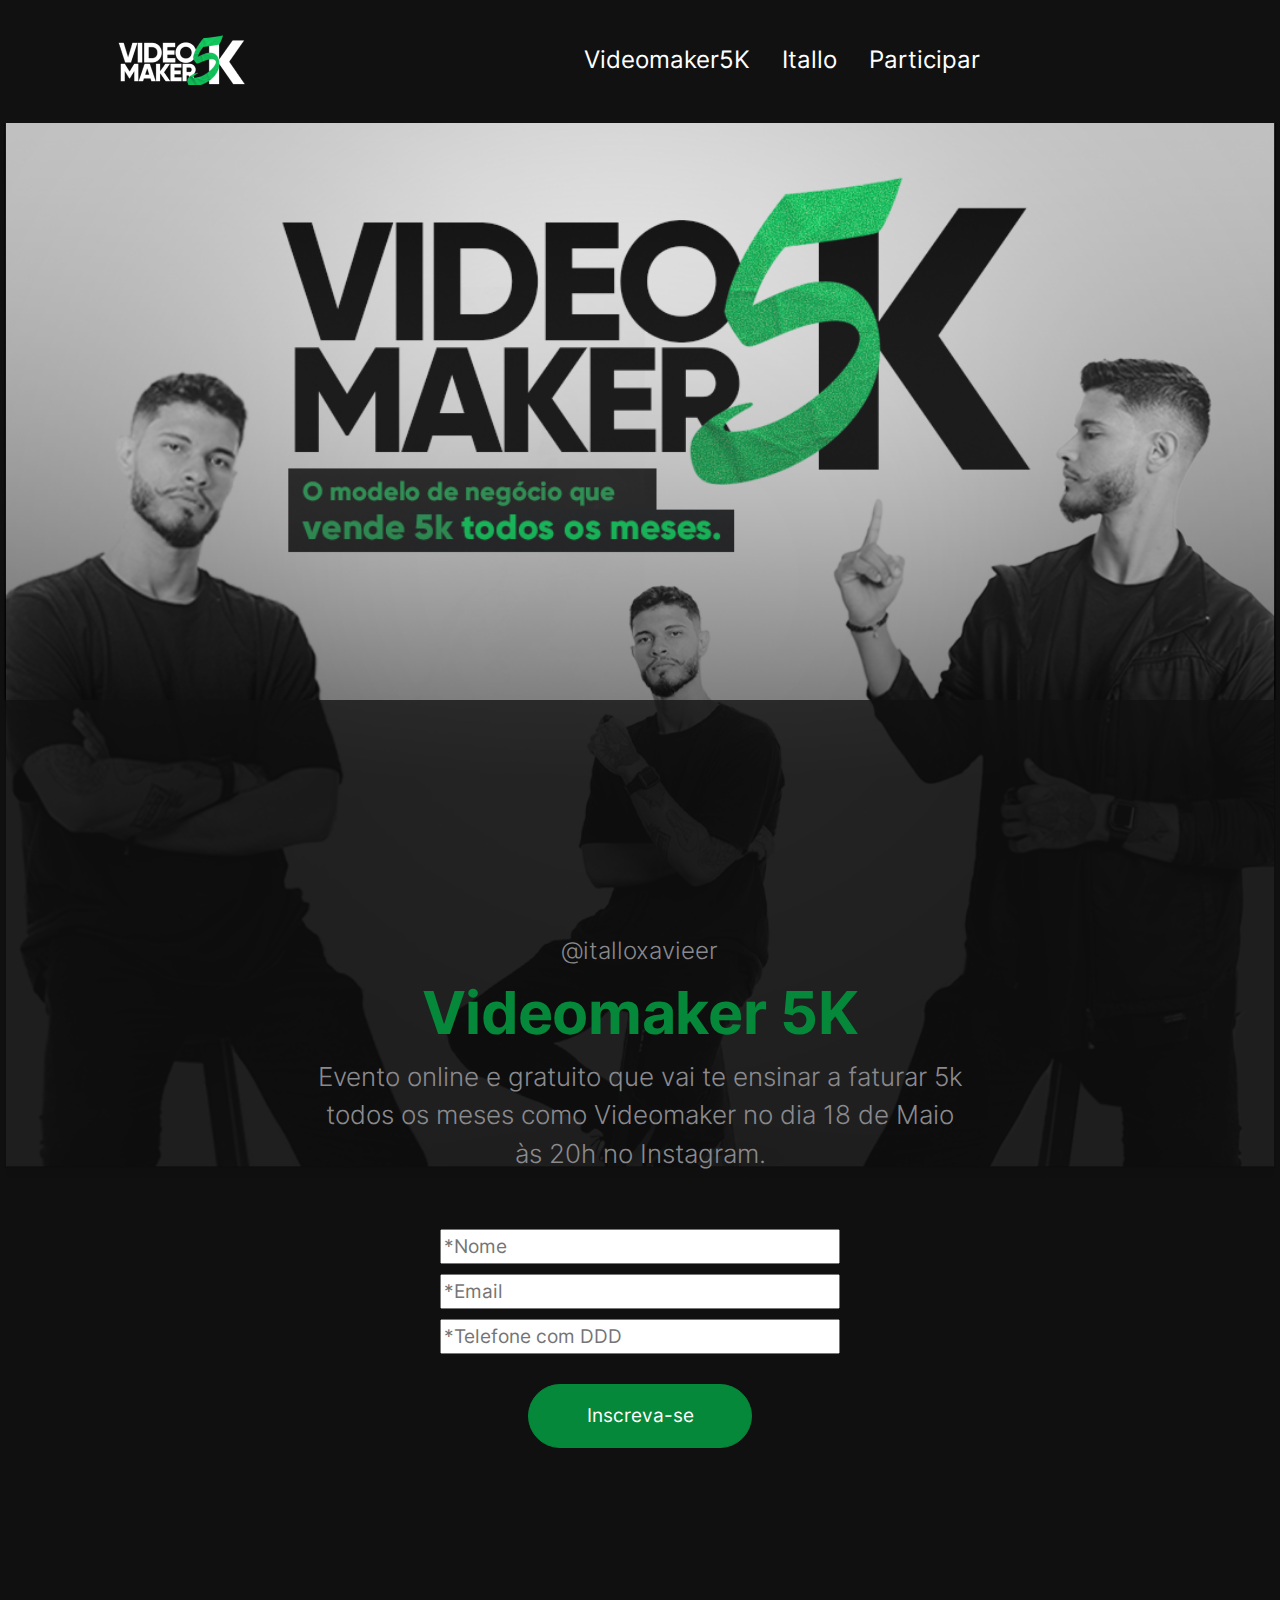
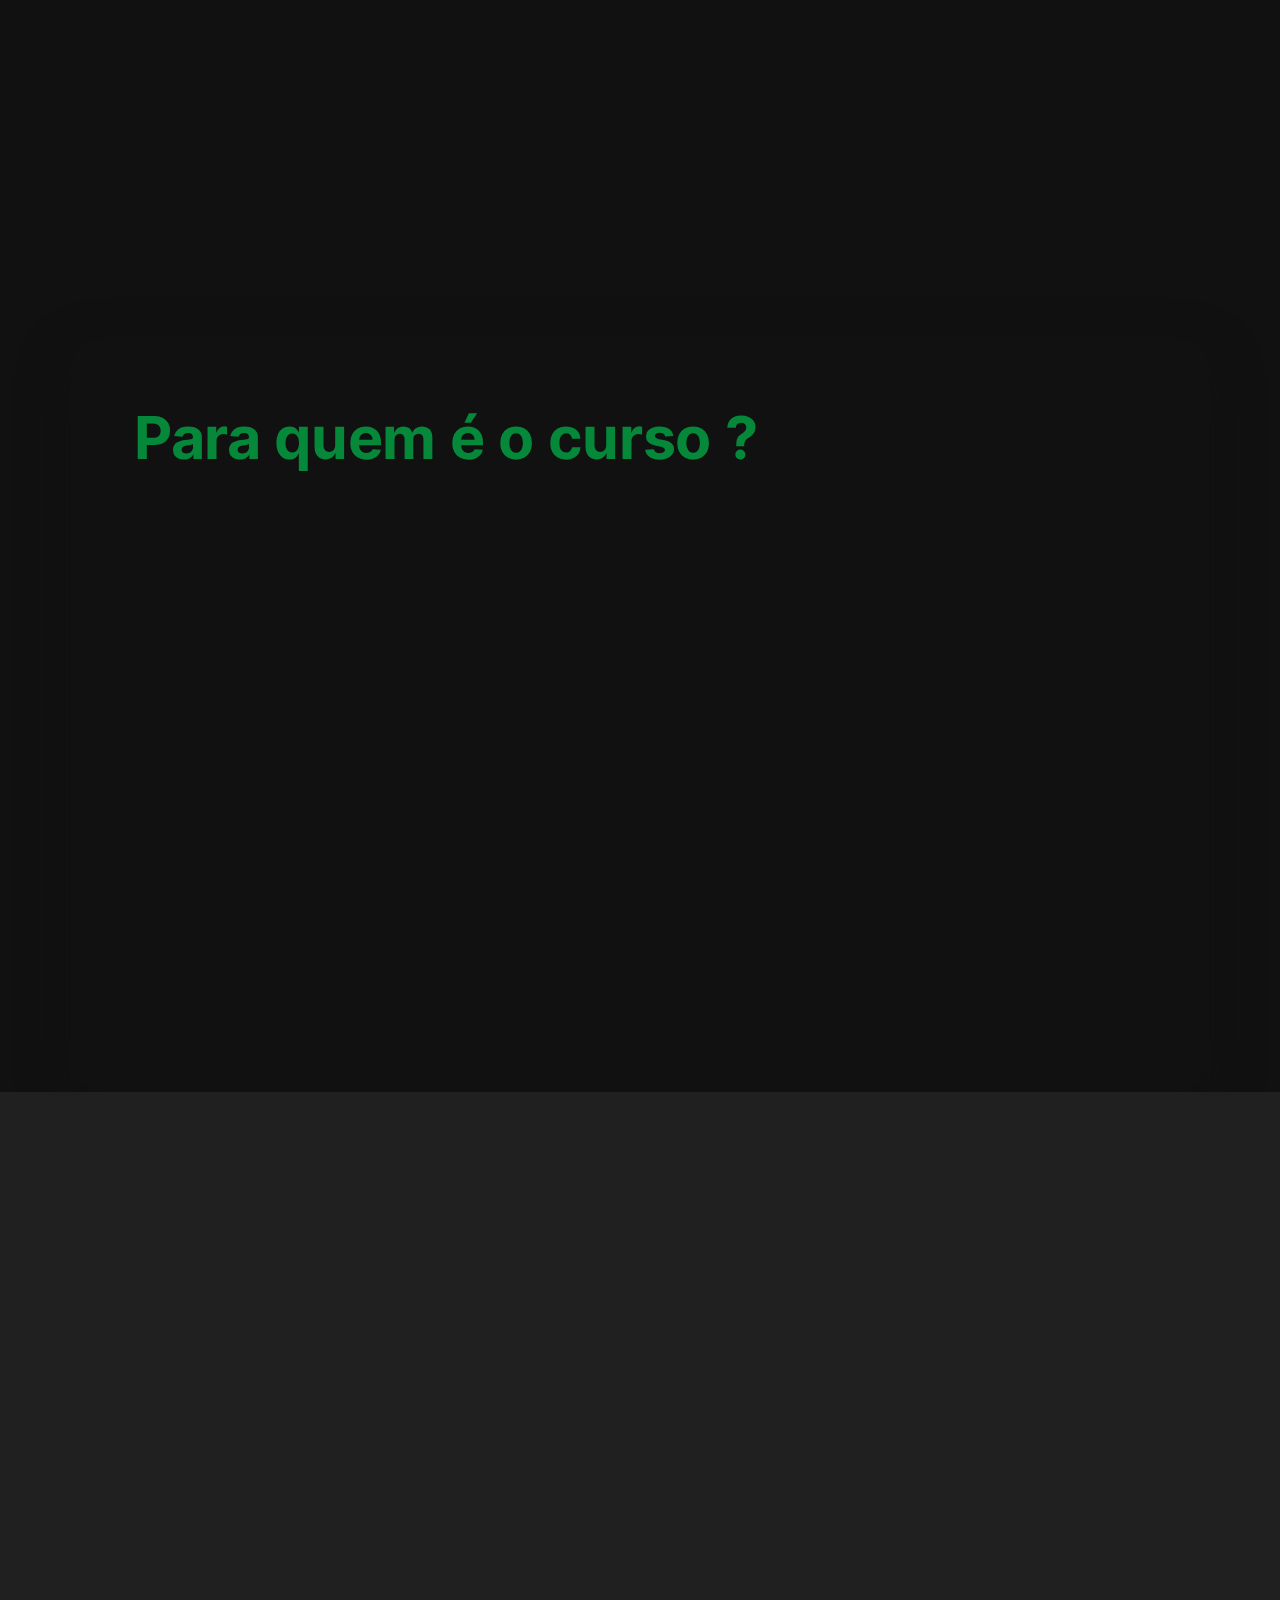
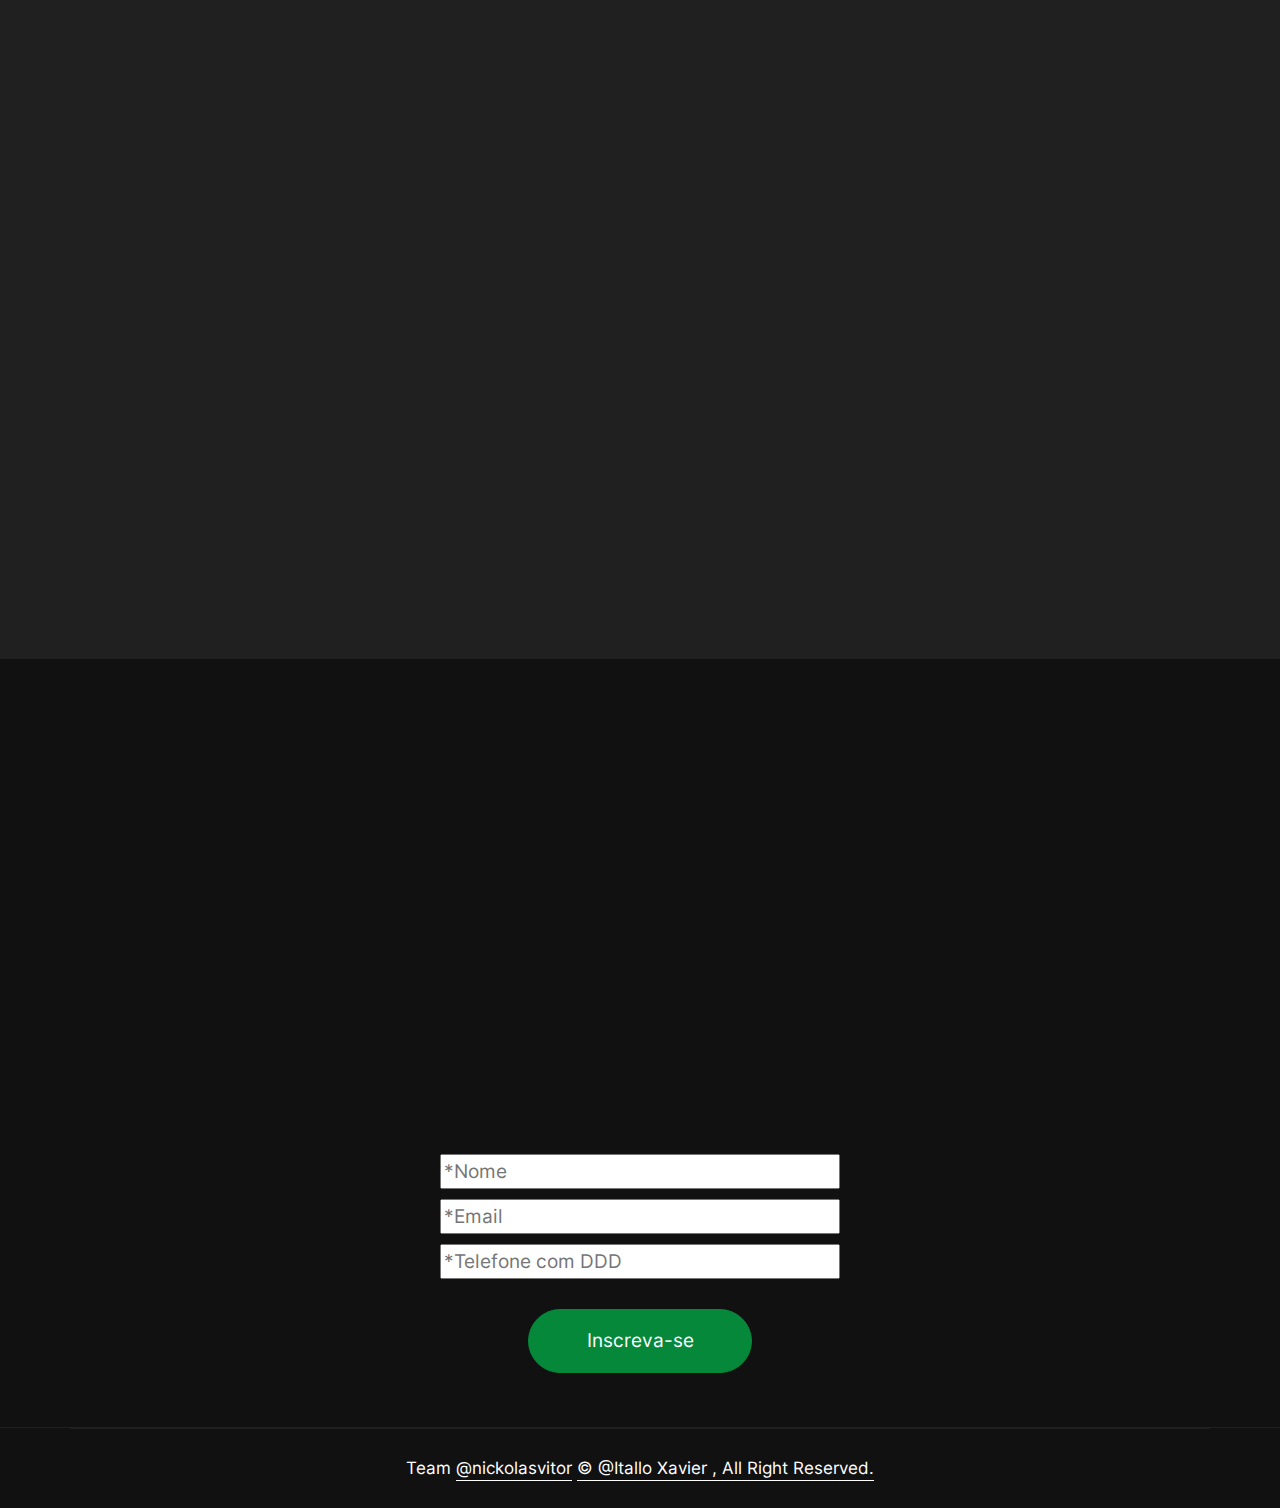
==== commit f31f7c97: "subindo video e att site" ====
--- a/index.html
+++ b/index.html
@@ -80,7 +80,7 @@
   <nav id="navScroll" class="navbar navbar-dark bg-black fixed-top px-vw-5" tabindex="0">
     <div class="container">
       <a class="navbar-brand pe-md-4 fs-4 col-12 col-md-auto text-center" href="index.html">
-        <img style="transform: translate(0px, -1px);width: 127px;height: 50px;" src="/content/logobranca.png" alt="">
+        <img style="transform: translate(0px, -1px);" src="/content/logobranca.png" alt="">
         <span class="ms-md-1 mt-1 fw-bolder me-md-5"></span>
       </a>
 
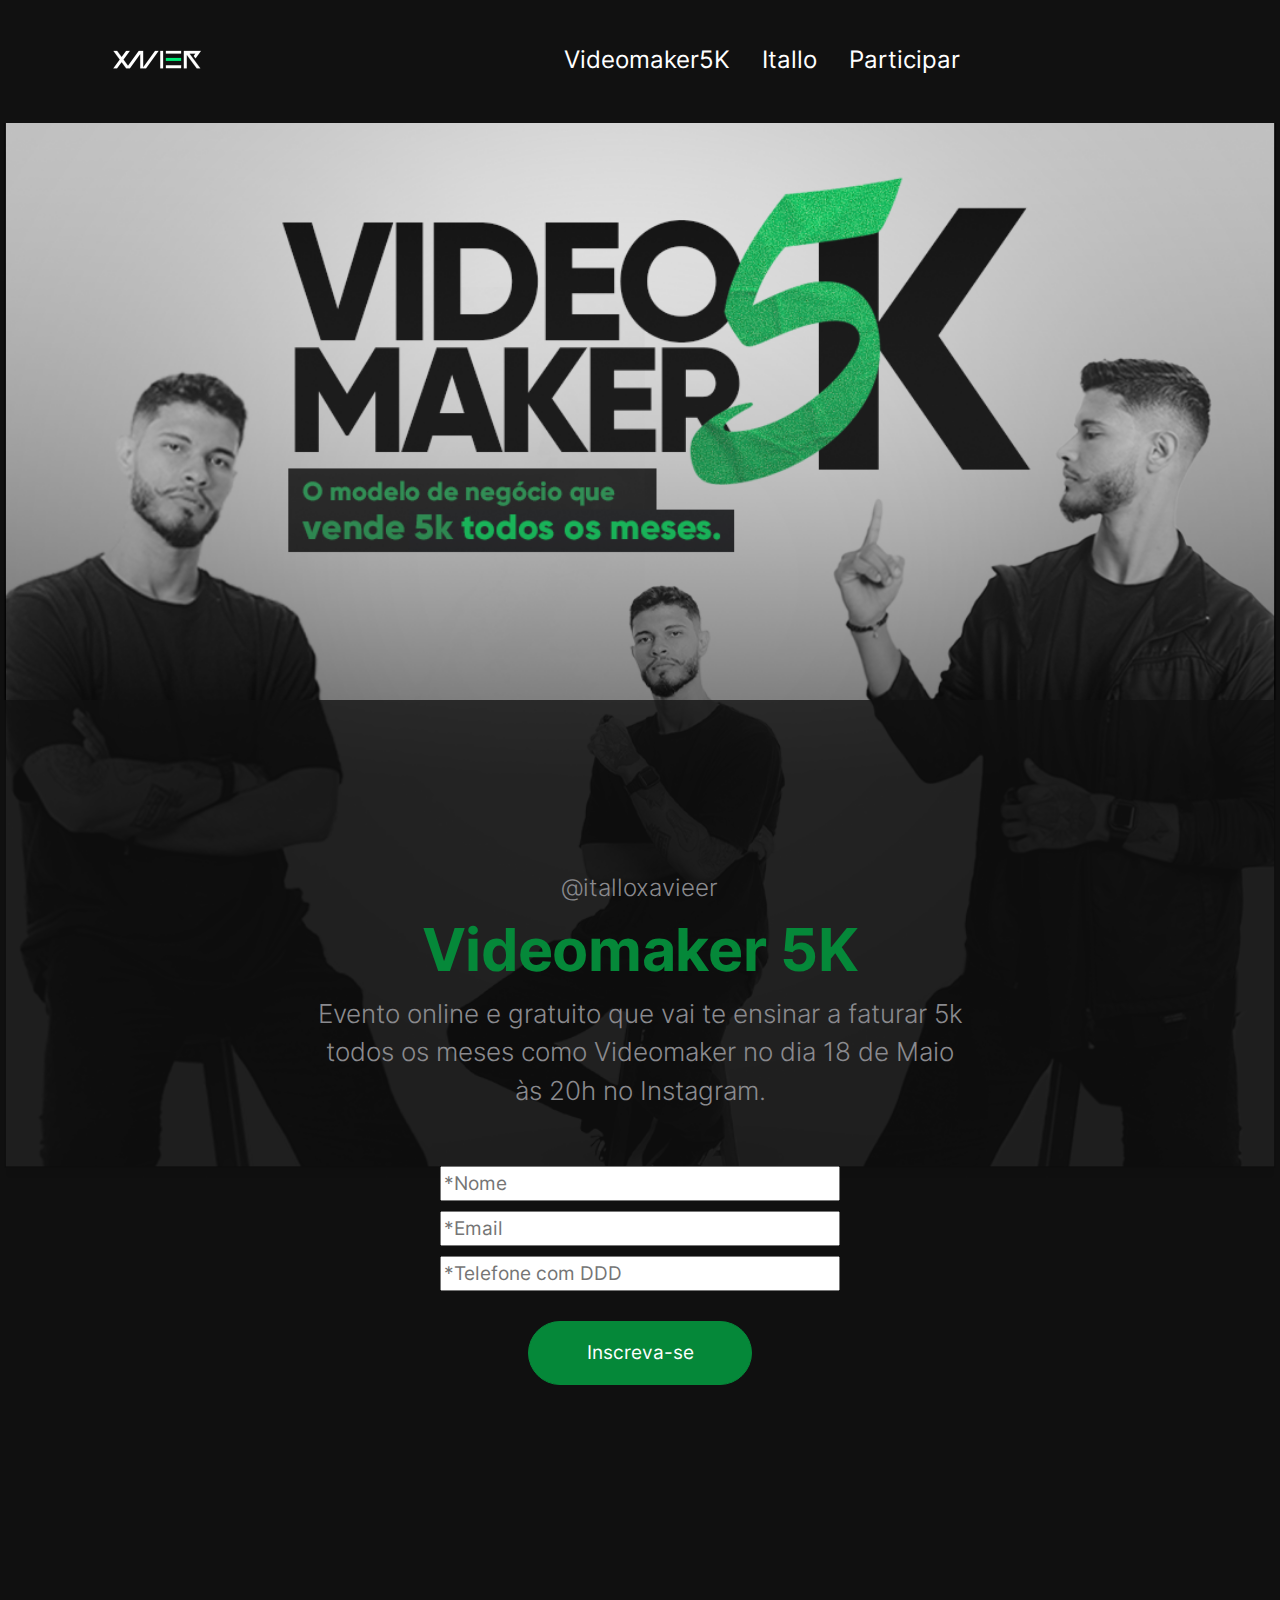
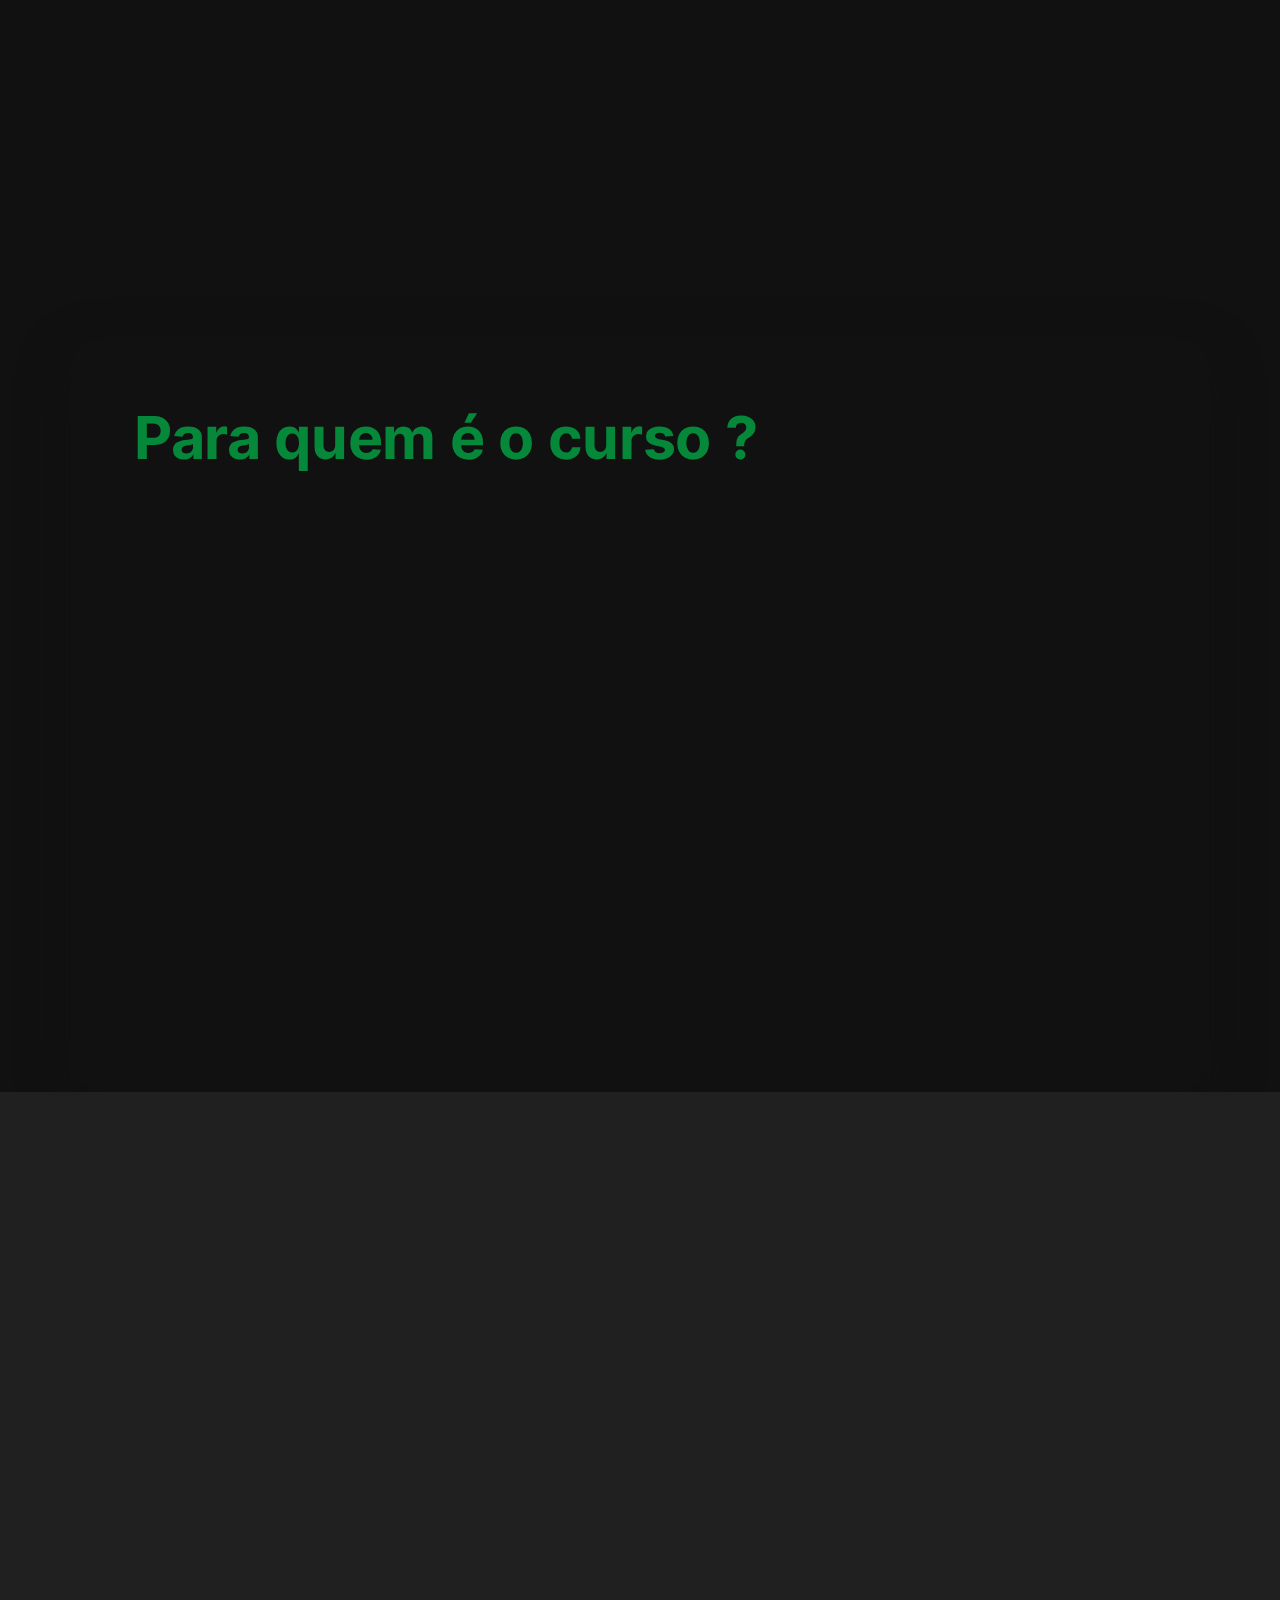
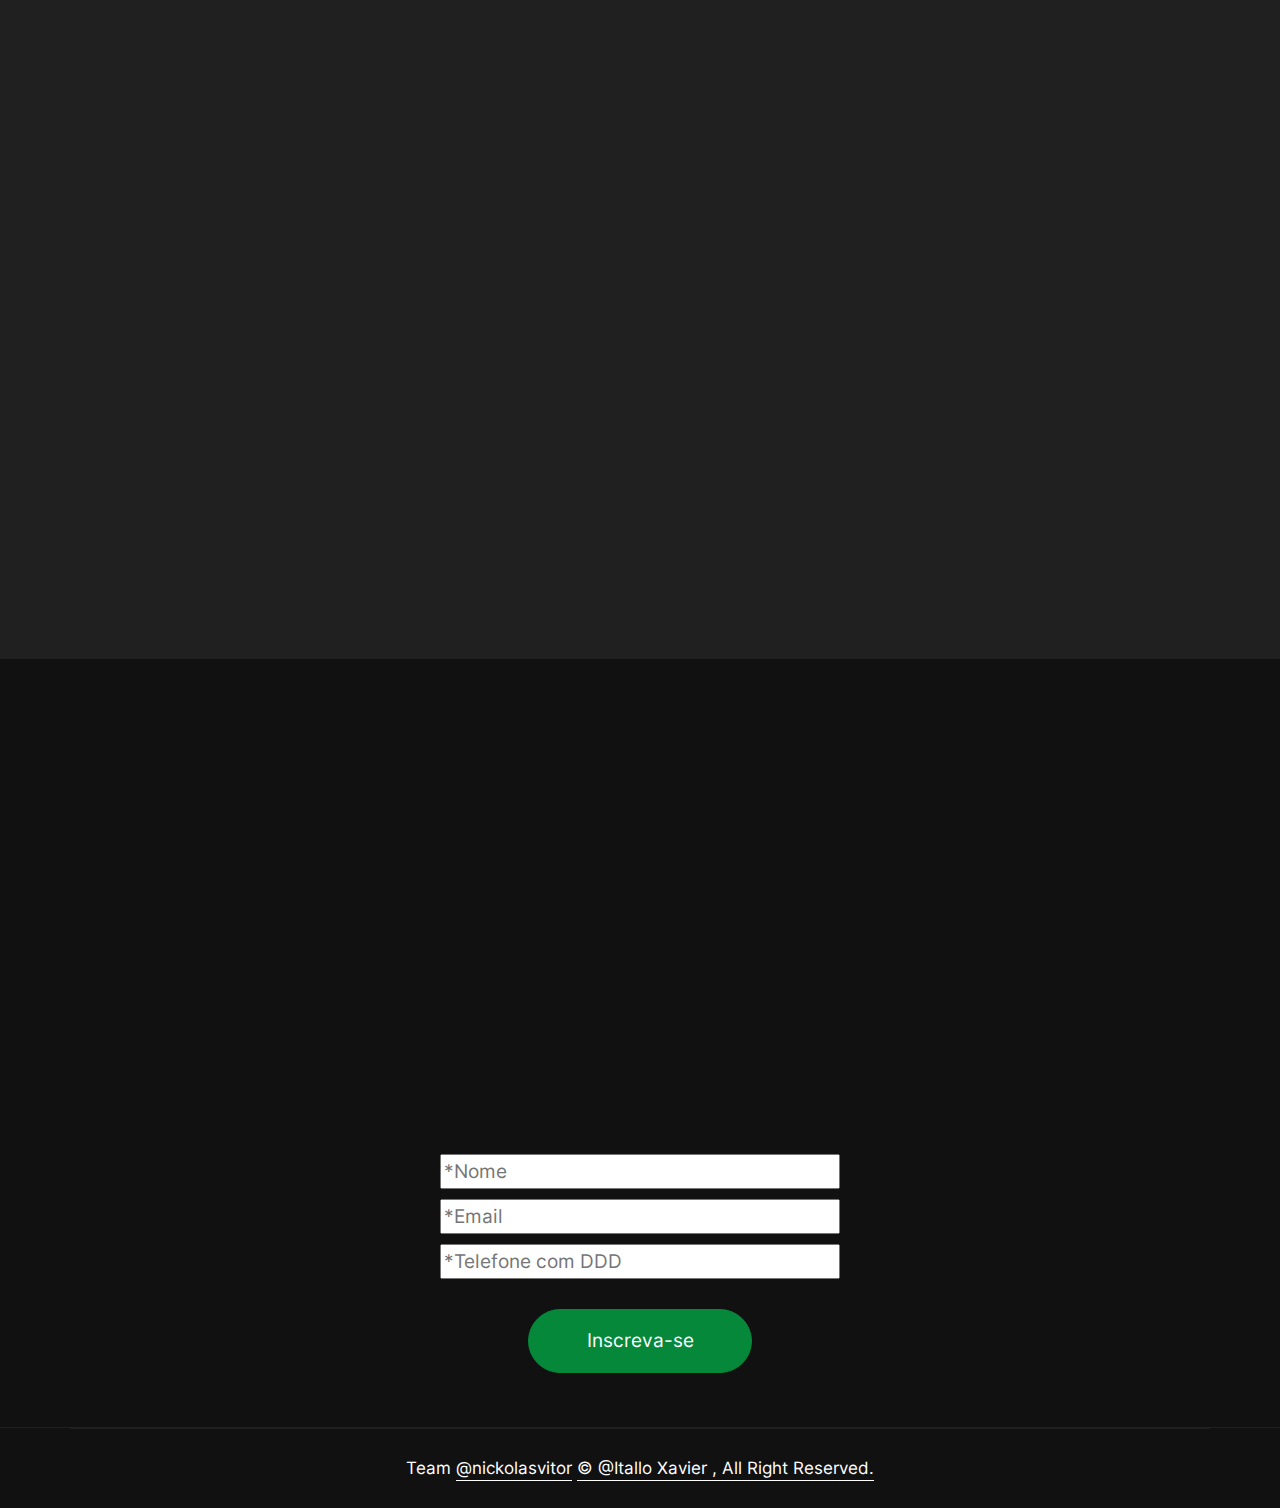
==== commit 0a9eda3d: "subindo video e att site" ====
--- a/index.html
+++ b/index.html
@@ -80,7 +80,7 @@
   <nav id="navScroll" class="navbar navbar-dark bg-black fixed-top px-vw-5" tabindex="0">
     <div class="container">
       <a class="navbar-brand pe-md-4 fs-4 col-12 col-md-auto text-center" href="index.html">
-        <img style="transform: translate(0px, -1px);" src="/content/logobranca.png" alt="">
+        <img style="transform: translate(0px, -1px);" src="/content/LOGO-BRANCA-PNG-1.png" alt="">
         <span class="ms-md-1 mt-1 fw-bolder me-md-5"></span>
       </a>
 
--- a/css/style.css
+++ b/css/style.css
@@ -188,4 +188,9 @@
 .py-vh-5 {
     padding-top: 10vh;
     padding-bottom: 12vh;
+}
+
+.py-vh-4 {
+    padding-top: 2vh !important;
+    padding-bottom: 9vh;
 }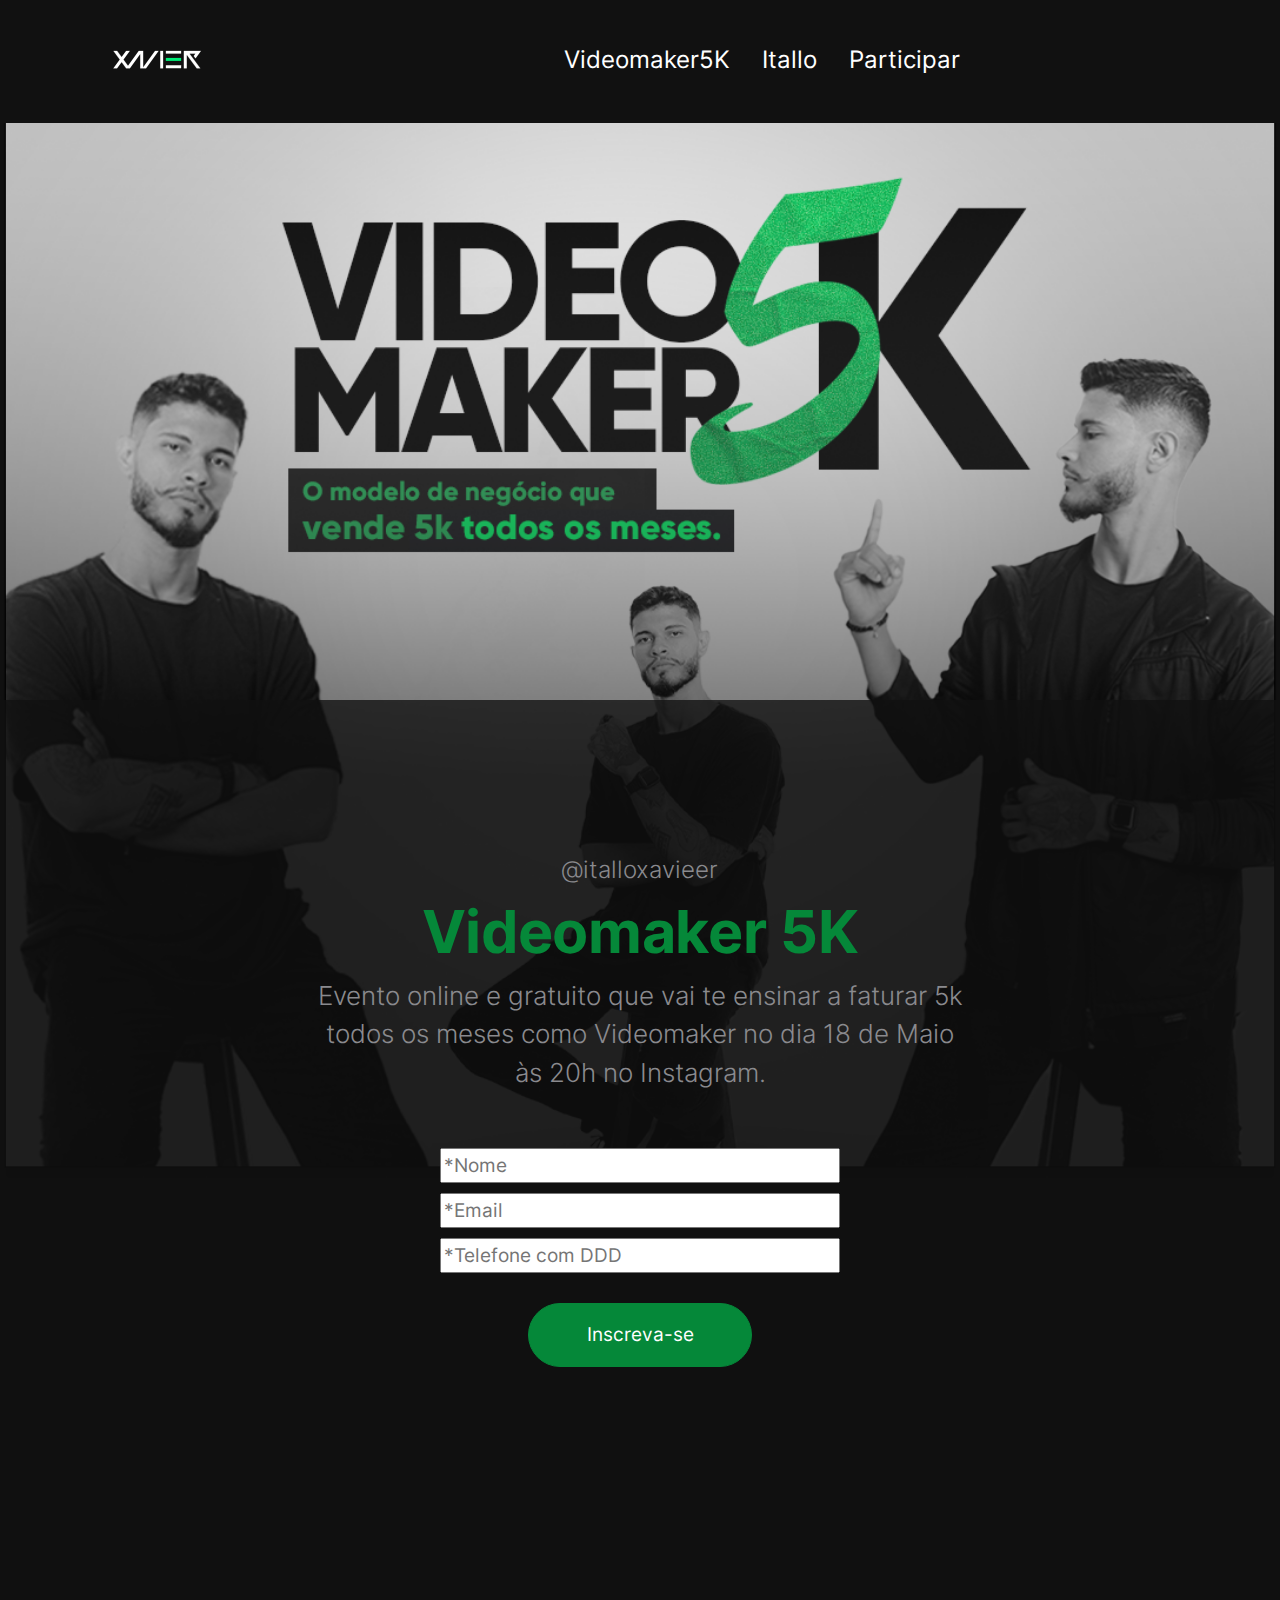
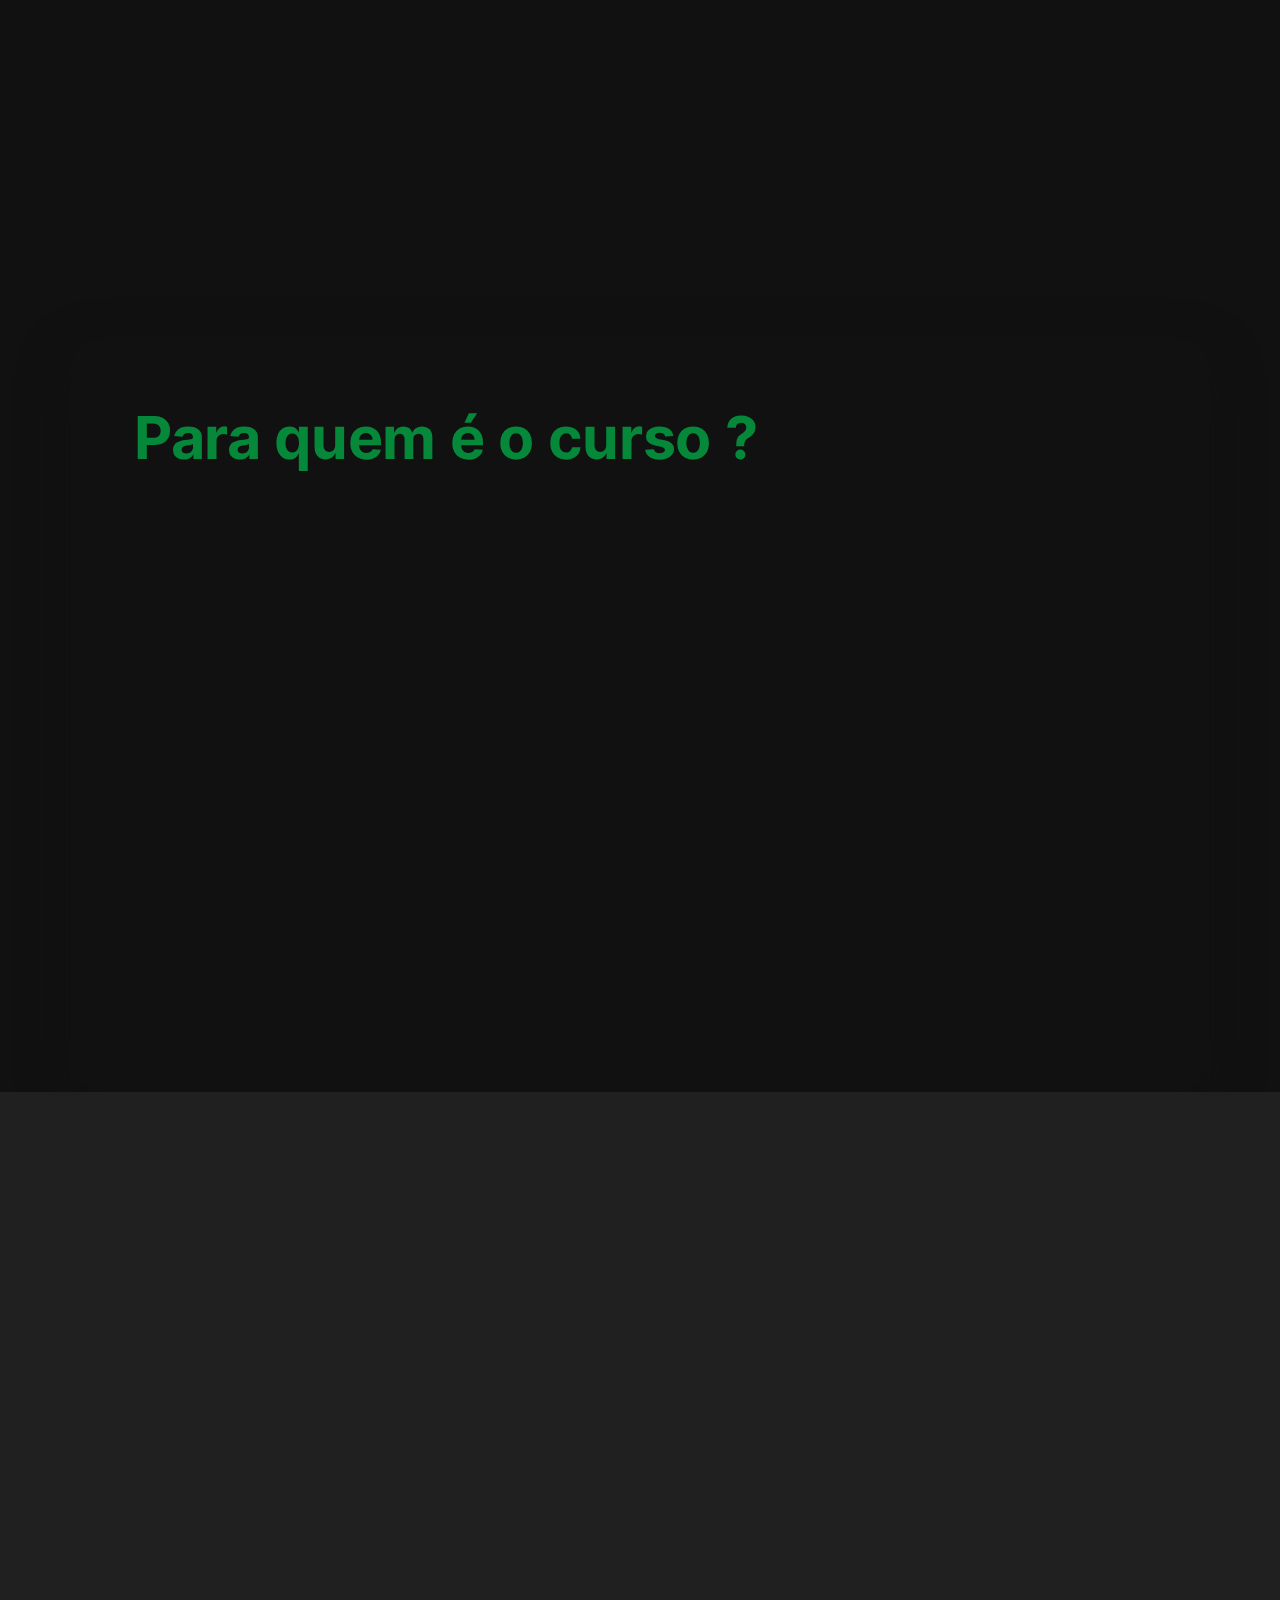
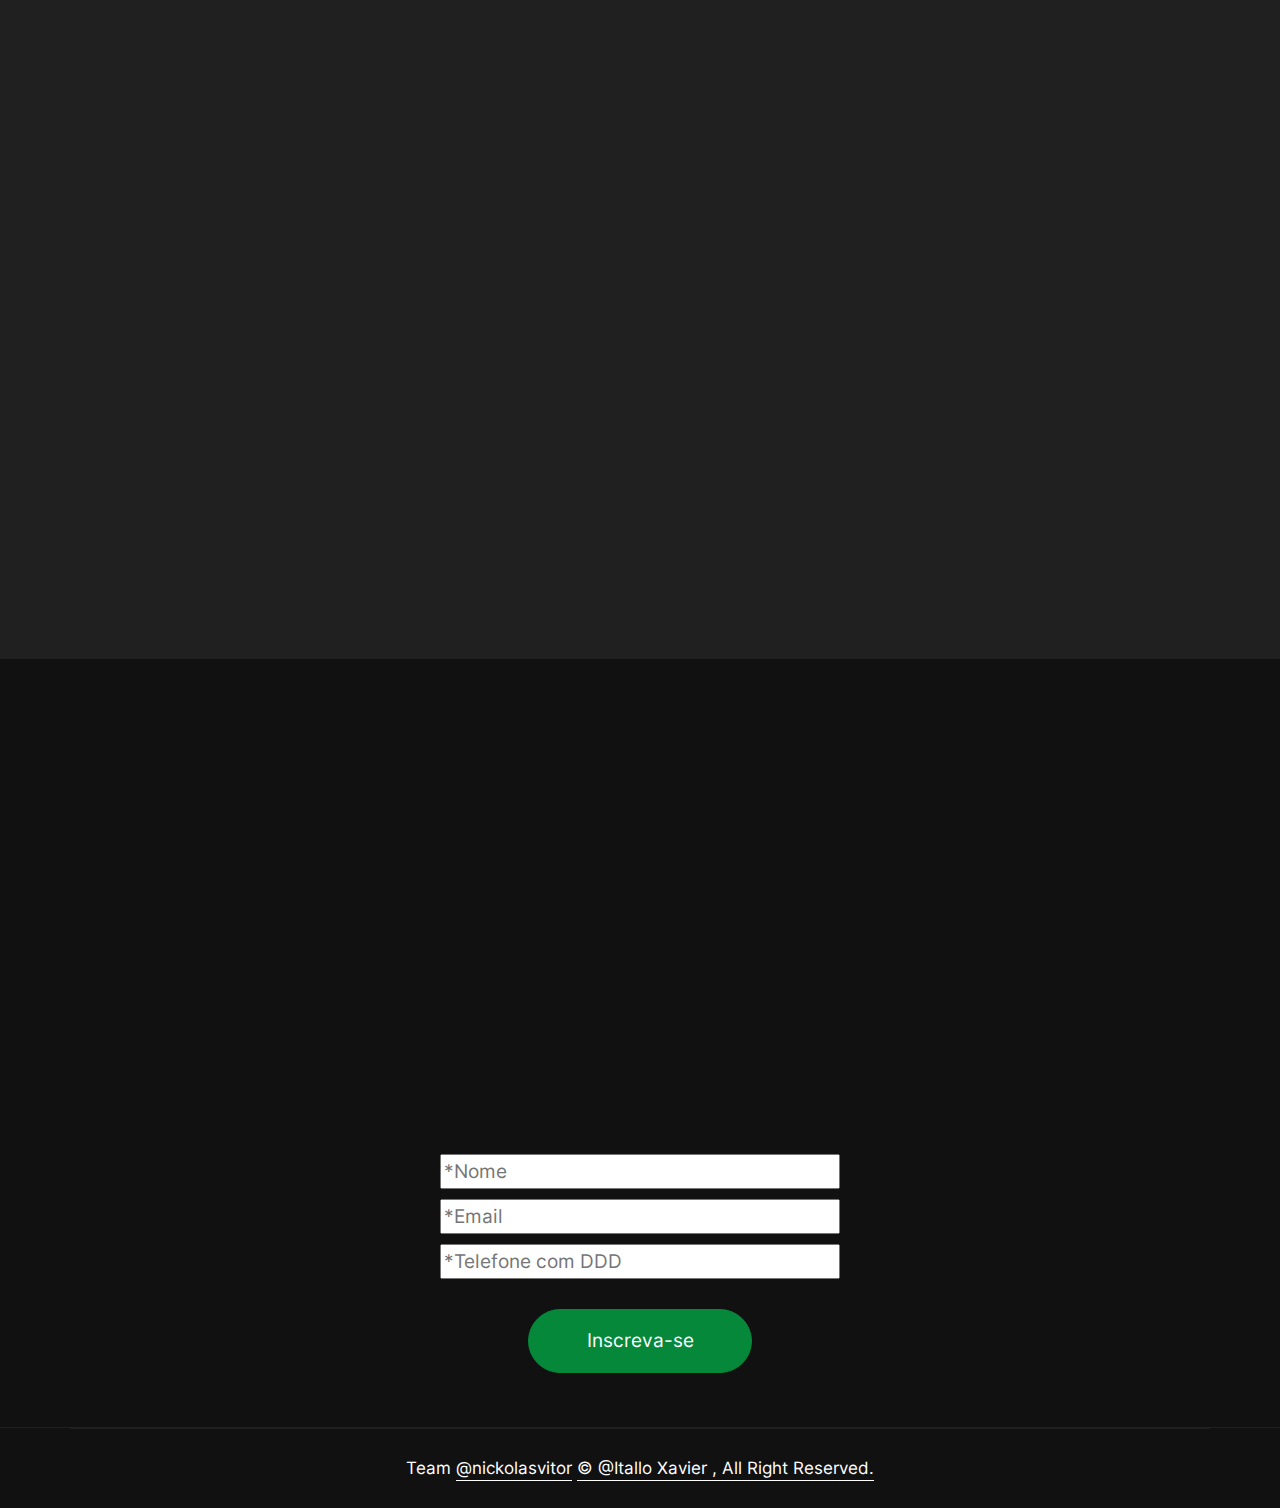
==== commit b9e73f5f: "subindo video e att site" ====
--- a/index.html
+++ b/index.html
@@ -113,7 +113,7 @@
         <img class="foto-perfil" src="/content/VMKR5Kss-XAVIER 1 (1).png" alt="">
       
     
-    <div class="inicio w-100 overflow-hidden position-absolute  text-white" >
+    <div class="inicio w-100 overflow-visible position-absolute  text-white" >
       <div class="position-absolute w-100 h-100 bg-black opacity-75 top-0 start-0"></div>
       <div class="container py-vh-4 position-relative mt-5 px-vw-5 text-center">
         <div class="row d-flex align-items-center justify-content-center py-vh-5">
--- a/css/style.css
+++ b/css/style.css
@@ -191,6 +191,9 @@
 }
 
 .py-vh-4 {
-    padding-top: 2vh !important;
+    padding-top: 0vh !important;
     padding-bottom: 9vh;
+}
+.overflow-hidden {
+    overflow: visible !important;
 }